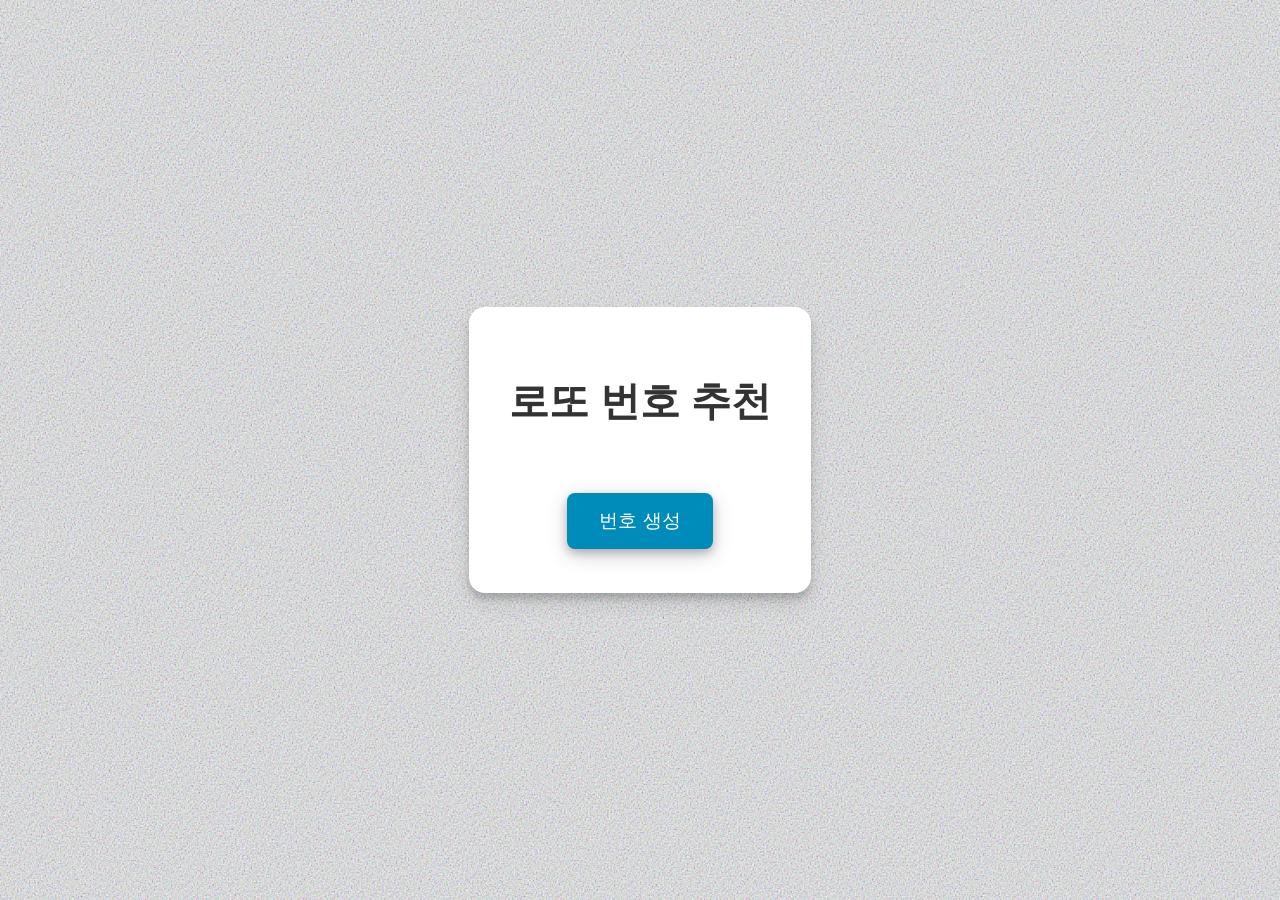
==== index.html @ c4f0def0 "Upload generated project files" ====
<!DOCTYPE html>
<html lang="en">
<head>
    <meta charset="UTF-8">
    <meta name="viewport" content="width=device-width, initial-scale=1.0">
    <title>Lotto Number Generator</title>
    <link rel="stylesheet" href="style.css">
</head>
<body>
    <div class="container">
        <h1>로또 번호 추천</h1>
        <div id="lotto-numbers"></div>
        <button id="generate-btn">번호 생성</button>
    </div>
    <script src="main.js"></script>
</body>
</html>
---- style.css ----
body {
    font-family: 'Arial', sans-serif;
    background-color: #f0f2f5;
    display: flex;
    justify-content: center;
    align-items: center;
    height: 100vh;
    margin: 0;
    background-image: url("data:image/svg+xml,%3Csvg viewBox='0 0 800 800' xmlns='http://www.w3.org/2000/svg'%3E%3Cfilter id='noiseFilter'%3E%3CfeTurbulence type='fractalNoise' baseFrequency='0.65' numOctaves='3' stitchTiles='stitch'/%3E%3C/filter%3E%3Crect width='100%25' height='100%25' filter='url(%23noiseFilter)'/%3E%3C/svg%3E");
}

.container {
    background-color: #ffffff;
    padding: 40px;
    border-radius: 16px;
    box-shadow: 0 10px 20px rgba(0,0,0,0.1), 0 6px 6px rgba(0,0,0,0.15);
    text-align: center;
}

h1 {
    color: #333;
    margin-bottom: 30px;
    font-size: 2.5em;
}

#lotto-numbers {
    display: flex;
    justify-content: center;
    margin-bottom: 30px;
}

.lotto-number {
    width: 60px;
    height: 60px;
    border-radius: 50%;
    background-color: #4CAF50;
    color: white;
    font-size: 1.8em;
    font-weight: bold;
    display: flex;
    justify-content: center;
    align-items: center;
    margin: 0 10px;
    box-shadow: 0 4px 8px rgba(0,0,0,0.2);
}

#generate-btn {
    background-color: #008CBA;
    color: white;
    border: none;
    padding: 15px 32px;
    text-align: center;
    text-decoration: none;
    display: inline-block;
    font-size: 1.2em;
    margin: 4px 2px;
    cursor: pointer;
    border-radius: 8px;
    box-shadow: 0 4px 8px 0 rgba(0,0,0,0.2), 0 6px 20px 0 rgba(0,0,0,0.19);
    transition: all 0.3s ease-in-out;
}

#generate-btn:hover {
    background-color: #007B9A;
    box-shadow: 0 8px 16px 0 rgba(0,0,0,0.2), 0 12px 40px 0 rgba(0,0,0,0.19);
}
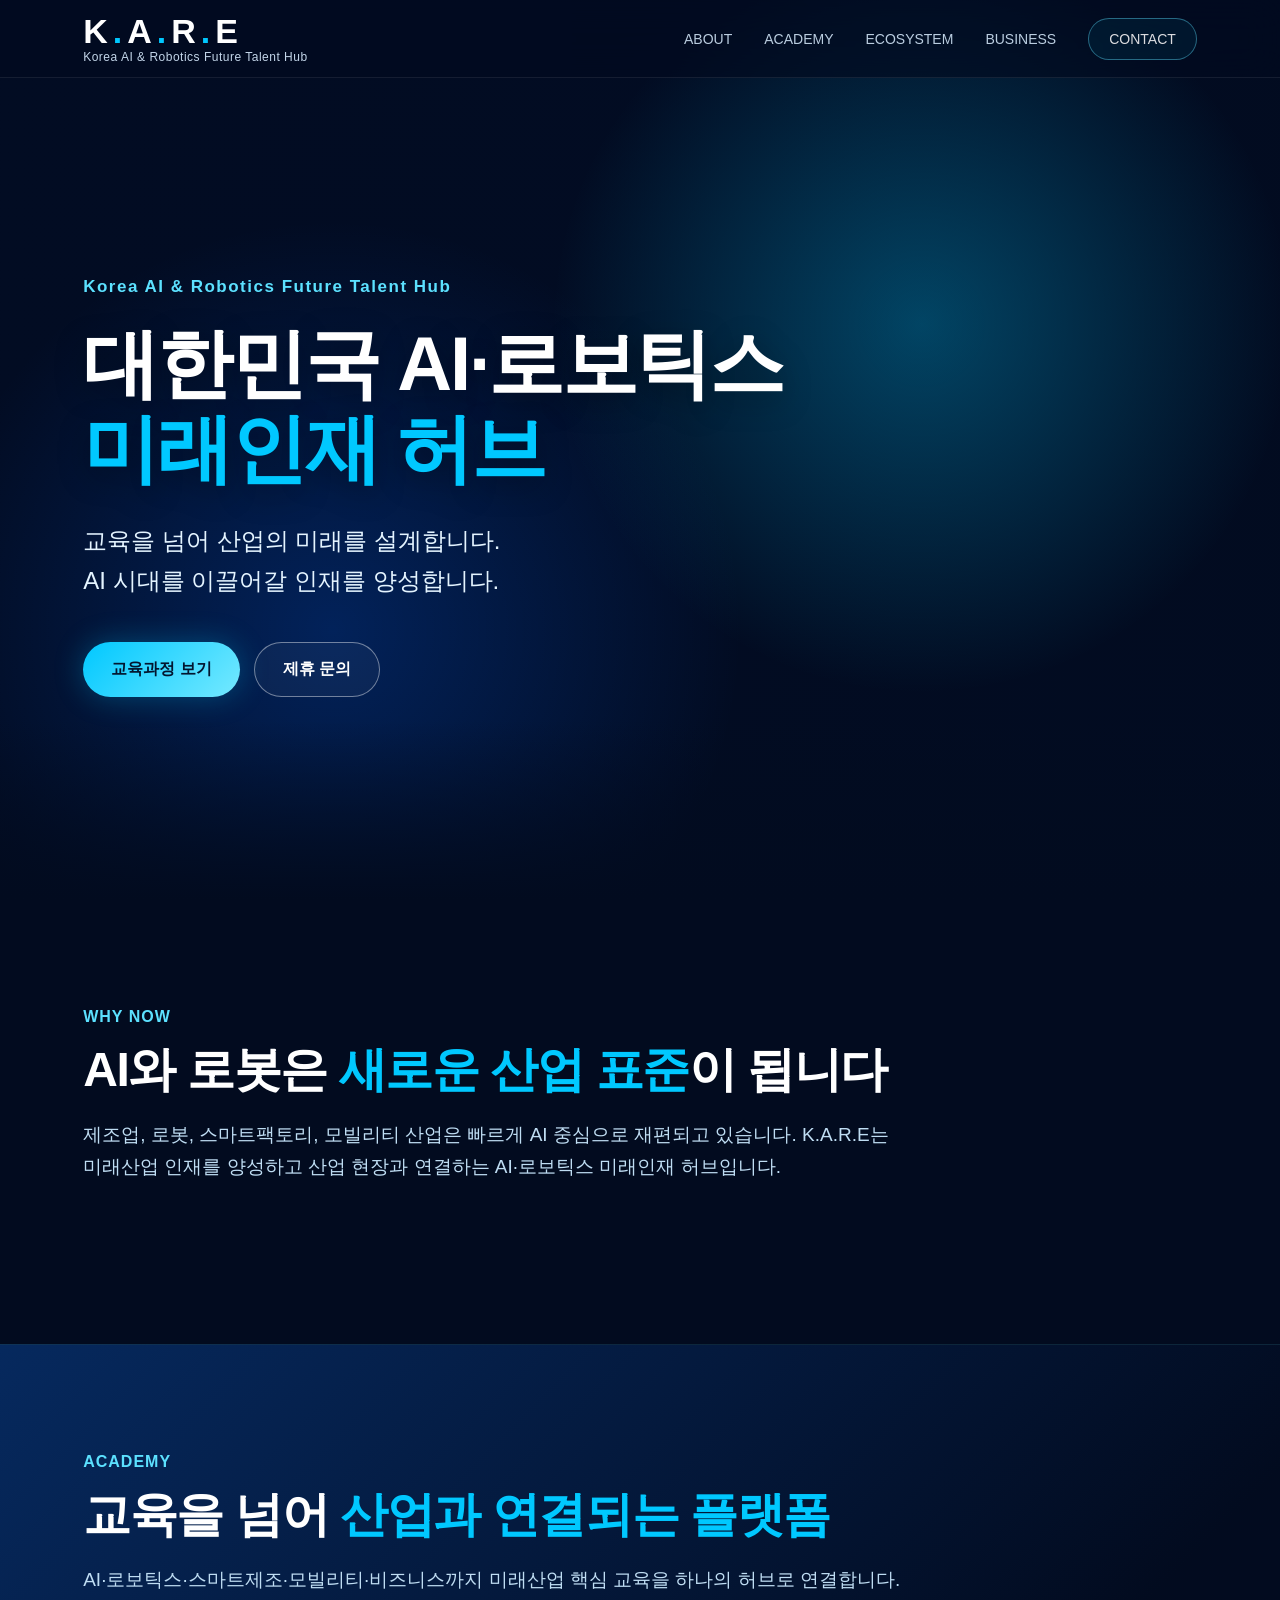
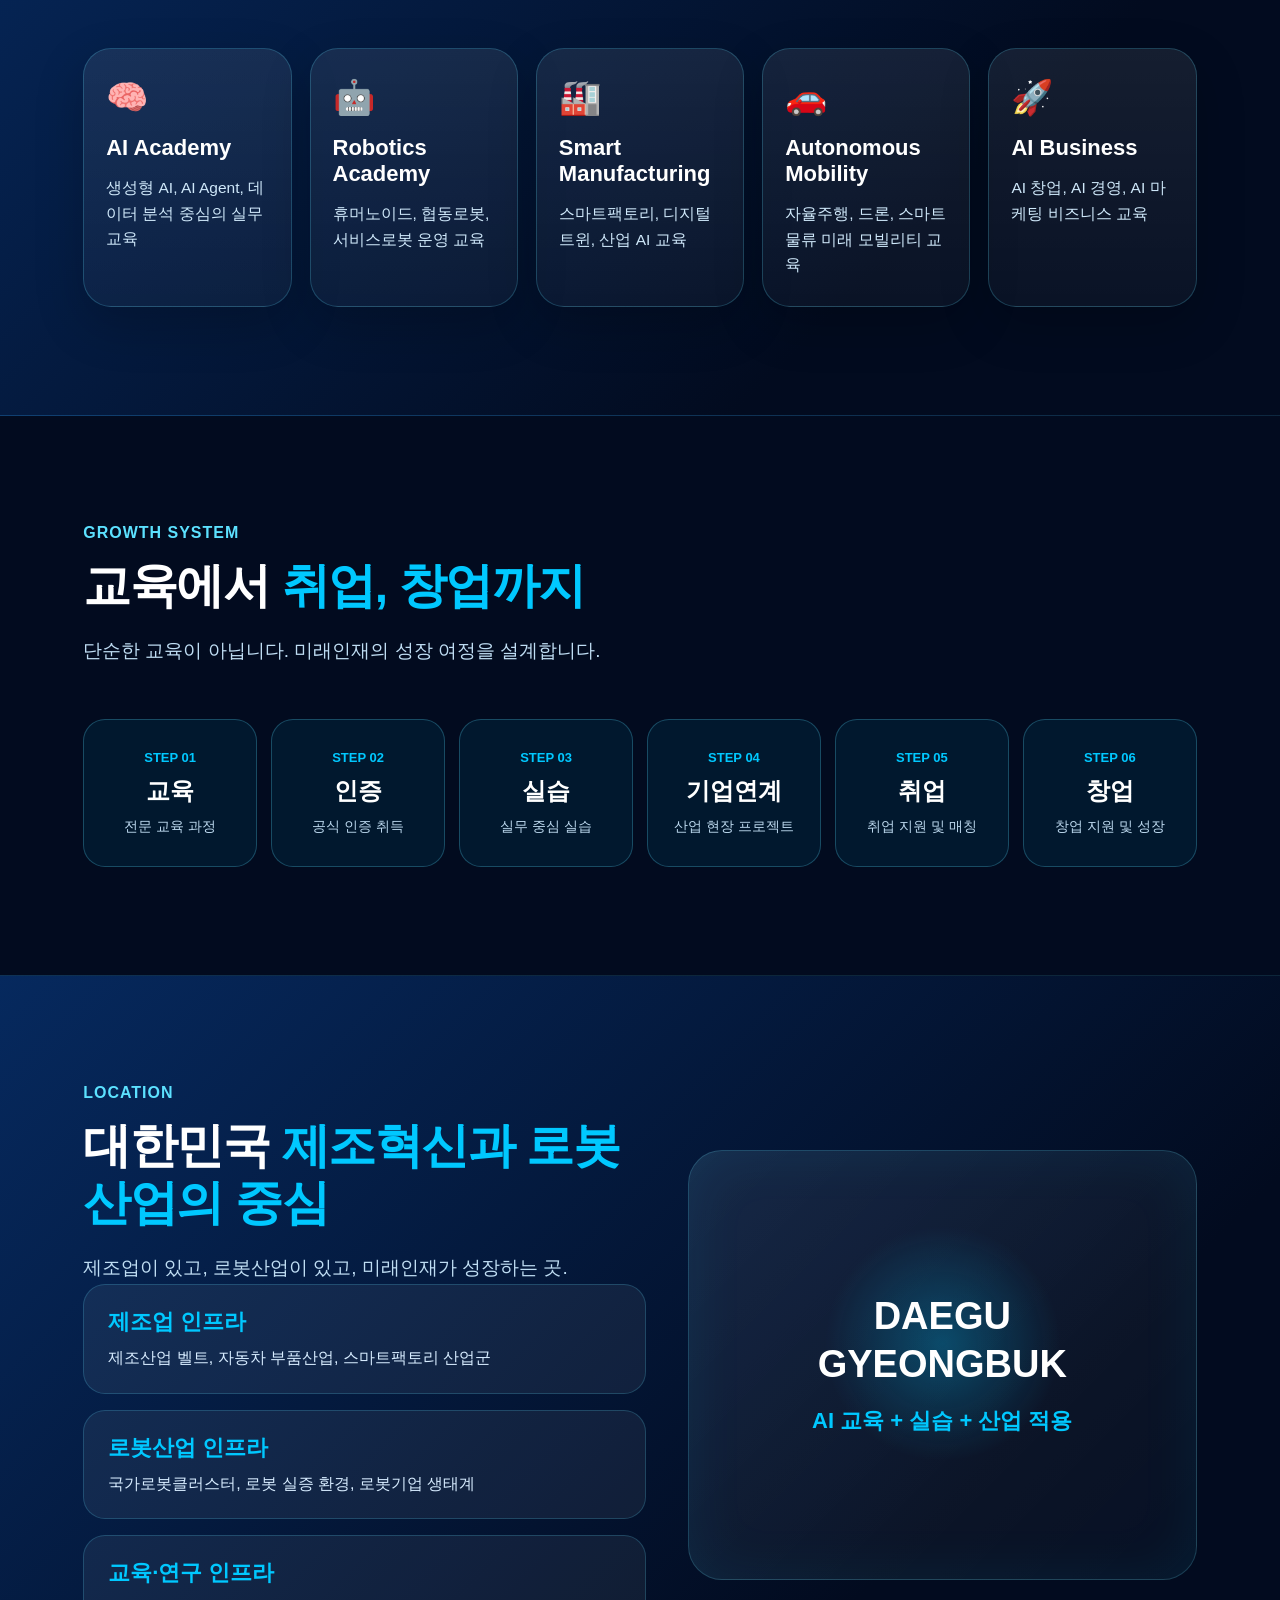
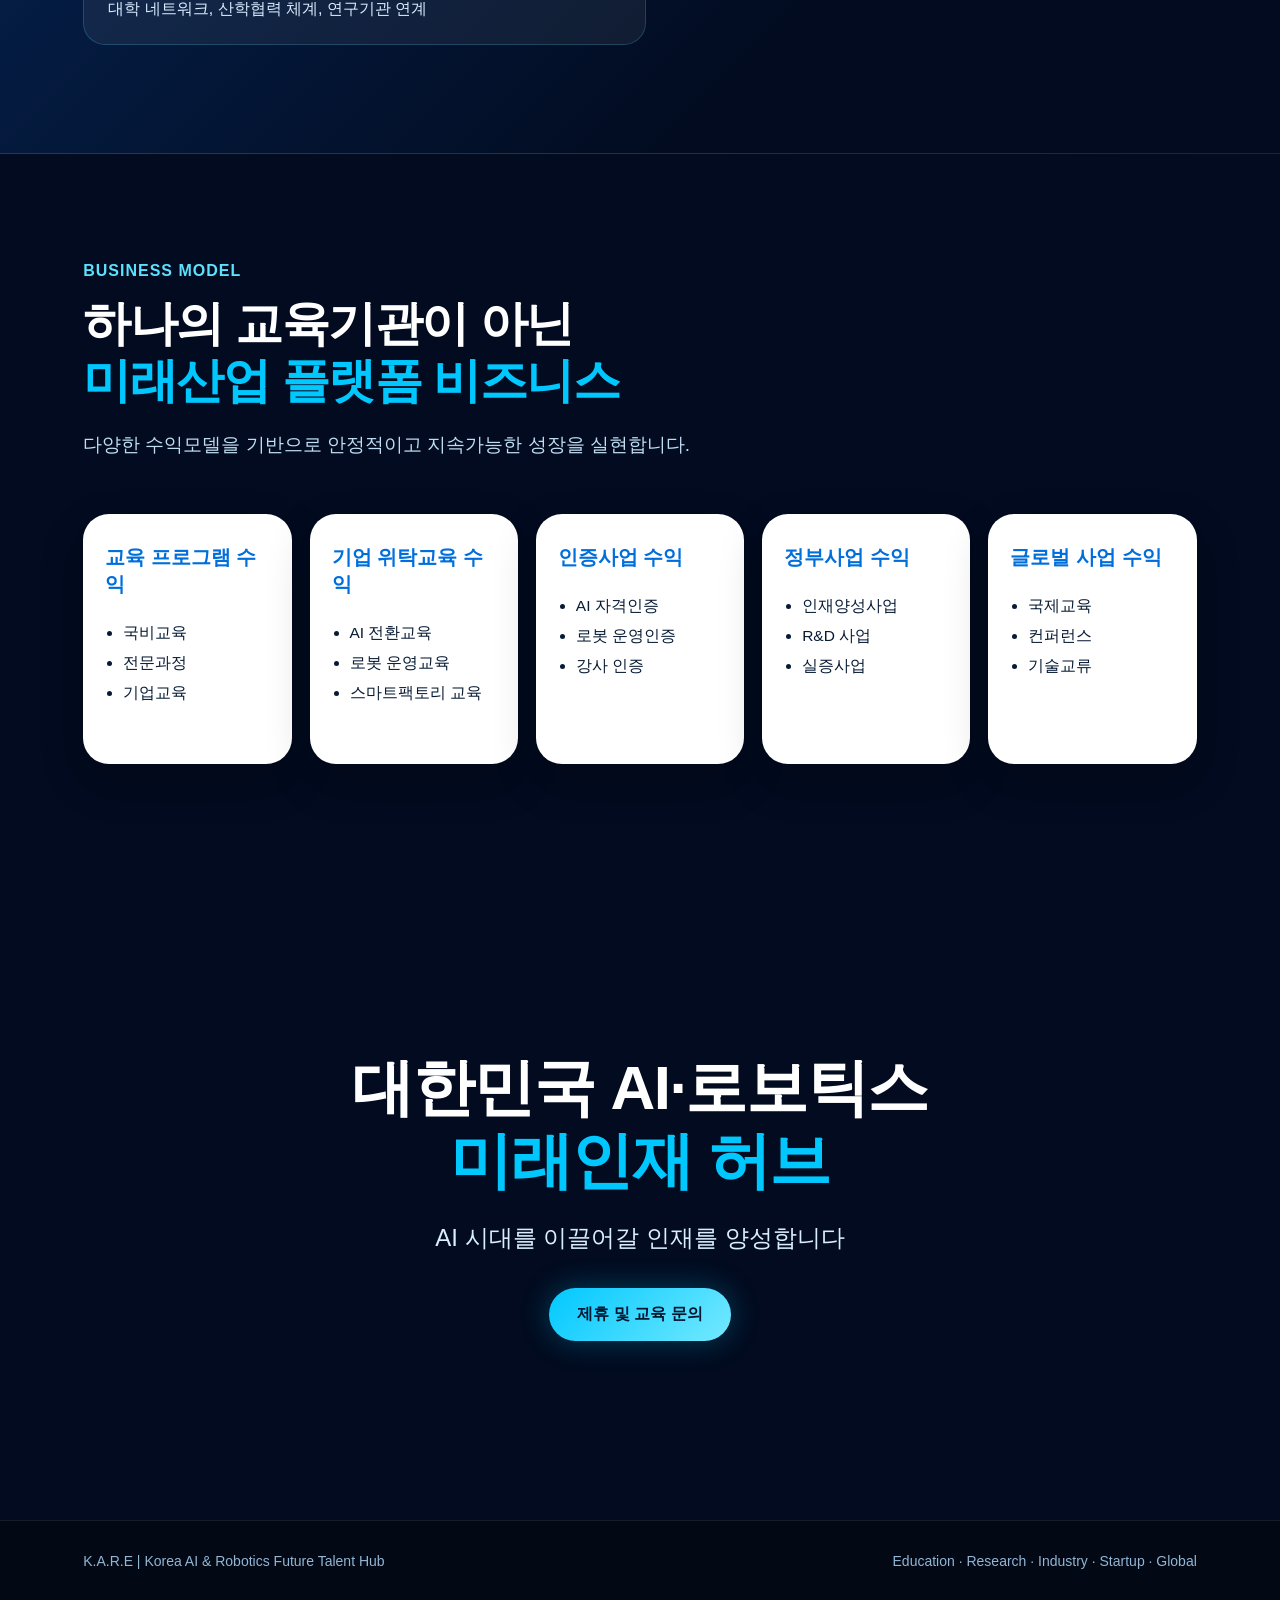
==== commit 1f94b43d: "Update index page" ====
--- a/index.html
+++ b/index.html
@@ -1,17 +1,377 @@
 <!DOCTYPE html>
-<html lang="en">
+<html lang="ko">
 <head>
-    <meta charset="UTF-8">
-    <meta name="viewport" content="width=device-width, initial-scale=1.0">
-    <title>Lotto Number Generator</title>
-    <link rel="stylesheet" href="style.css">
+  <meta charset="UTF-8" />
+  <meta name="viewport" content="width=device-width, initial-scale=1.0" />
+  <title>K.A.R.E | 대한민국 AI·로보틱스 미래인재 허브</title>
+  <meta name="description" content="K.A.R.E는 대한민국 AI·로보틱스 미래인재 허브입니다. 교육을 넘어 산업의 미래를 설계합니다." />
+  <style>
+    :root{
+      --navy:#031B4E;
+      --deep:#020B1F;
+      --blue:#00C8FF;
+      --sky:#5CE1FF;
+      --text:#ffffff;
+      --muted:#BFDDF3;
+      --card:rgba(255,255,255,.07);
+      --line:rgba(92,225,255,.22);
+    }
+
+    *{margin:0;padding:0;box-sizing:border-box;}
+    html{scroll-behavior:smooth;}
+    body{
+      font-family:"Pretendard","Noto Sans KR","Apple SD Gothic Neo",Arial,sans-serif;
+      background:var(--deep);
+      color:var(--text);
+      overflow-x:hidden;
+    }
+
+    a{text-decoration:none;color:inherit;}
+
+    .nav{
+      position:fixed;
+      top:0;left:0;right:0;
+      height:78px;
+      padding:0 6.5%;
+      display:flex;
+      align-items:center;
+      justify-content:space-between;
+      z-index:1000;
+      background:rgba(2,11,31,.62);
+      backdrop-filter:blur(18px);
+      border-bottom:1px solid rgba(255,255,255,.08);
+    }
+    .brand{
+      display:flex;
+      flex-direction:column;
+      gap:2px;
+      letter-spacing:.5px;
+    }
+    .brand strong{
+      font-size:34px;
+      font-weight:900;
+      letter-spacing:5px;
+      line-height:1;
+    }
+    .brand strong span{color:var(--blue);}
+    .brand small{font-size:12px;color:#d8ecff;opacity:.9;}
+    .menu{display:flex;gap:32px;align-items:center;}
+    .menu a{font-size:14px;color:#d9edff;opacity:.86;transition:.25s;}
+    .menu a:hover{color:var(--blue);opacity:1;}
+    .menu .cta{
+      padding:12px 20px;
+      border:1px solid rgba(92,225,255,.48);
+      border-radius:999px;
+      color:#fff;
+      background:rgba(0,200,255,.08);
+    }
+
+    .hero{
+      min-height:100vh;
+      padding:150px 6.5% 76px;
+      position:relative;
+      display:flex;
+      align-items:center;
+      background:
+        linear-gradient(90deg, rgba(2,12,35,.98) 0%, rgba(2,12,35,.9) 42%, rgba(2,12,35,.35) 100%),
+        url("assets/kare-hero.png");
+      background-size:cover;
+      background-position:center center;
+      overflow:hidden;
+    }
+    .hero:before{
+      content:"";
+      position:absolute;inset:0;
+      background:
+        radial-gradient(circle at 72% 36%, rgba(0,200,255,.30), transparent 34%),
+        radial-gradient(circle at 26% 70%, rgba(0,100,255,.25), transparent 36%);
+      pointer-events:none;
+    }
+    .hero:after{
+      content:"";
+      position:absolute;left:0;right:0;bottom:0;height:180px;
+      background:linear-gradient(transparent, var(--deep));
+      pointer-events:none;
+    }
+    .hero-content{position:relative;z-index:2;max-width:850px;}
+    .eyebrow{
+      color:var(--sky);
+      font-weight:800;
+      font-size:17px;
+      letter-spacing:1.5px;
+      margin-bottom:24px;
+    }
+    .hero h1{
+      font-size:76px;
+      line-height:1.12;
+      font-weight:900;
+      letter-spacing:-2.2px;
+      margin-bottom:30px;
+      text-shadow:0 8px 30px rgba(0,0,0,.35);
+    }
+    .hero h1 span{
+      color:var(--blue);
+      display:inline-block;
+    }
+    .hero p{
+      font-size:24px;
+      line-height:1.65;
+      color:#e4f4ff;
+      margin-bottom:42px;
+      max-width:760px;
+    }
+    .hero-buttons{display:flex;gap:14px;flex-wrap:wrap;}
+    .btn{
+      padding:16px 28px;
+      border-radius:999px;
+      font-weight:800;
+      transition:.25s;
+      display:inline-flex;align-items:center;gap:10px;
+      font-size:16px;
+    }
+    .btn.primary{background:linear-gradient(135deg,var(--blue),#75e9ff);color:#03162f;box-shadow:0 0 30px rgba(0,200,255,.28);}
+    .btn.ghost{border:1px solid rgba(255,255,255,.42);color:white;background:rgba(255,255,255,.04);}
+    .btn:hover{transform:translateY(-3px);}
+
+    section{padding:108px 6.5%;position:relative;}
+    .section-head{max-width:820px;margin-bottom:52px;}
+    .kicker{color:var(--sky);font-weight:900;letter-spacing:1px;margin-bottom:16px;}
+    h2{font-size:48px;line-height:1.18;letter-spacing:-1.4px;margin-bottom:20px;}
+    h2 span{color:var(--blue);}
+    .desc{font-size:19px;line-height:1.72;color:var(--muted);}
+    .blue-section{
+      background:linear-gradient(135deg,#06295e 0%,#020b1f 72%);
+      border-top:1px solid rgba(92,225,255,.12);
+      border-bottom:1px solid rgba(92,225,255,.12);
+    }
+
+    .academy-grid{display:grid;grid-template-columns:repeat(5,1fr);gap:18px;}
+    .academy-card{
+      min-height:245px;
+      border:1px solid var(--line);
+      border-radius:28px;
+      padding:28px 22px;
+      background:linear-gradient(180deg,rgba(255,255,255,.08),rgba(255,255,255,.035));
+      box-shadow:0 18px 50px rgba(0,0,0,.2);
+    }
+    .icon{font-size:34px;margin-bottom:18px;}
+    .academy-card h3{font-size:22px;color:#fff;margin-bottom:14px;}
+    .academy-card p{font-size:15.5px;line-height:1.65;color:#cfe8fa;}
+
+    .process-wrap{display:grid;grid-template-columns:repeat(6,1fr);gap:14px;}
+    .step{
+      position:relative;
+      text-align:center;
+      padding:30px 14px;
+      border-radius:22px;
+      background:rgba(0,200,255,.07);
+      border:1px solid rgba(92,225,255,.25);
+    }
+    .step b{display:block;color:var(--blue);font-size:13px;margin-bottom:10px;}
+    .step strong{display:block;font-size:24px;margin-bottom:10px;}
+    .step span{font-size:14px;color:#bcd8ee;}
+
+    .location{
+      display:grid;
+      grid-template-columns:1.05fr .95fr;
+      gap:42px;
+      align-items:center;
+    }
+    .location-list{display:grid;gap:16px;}
+    .pill{
+      padding:22px 24px;
+      background:rgba(255,255,255,.06);
+      border:1px solid rgba(92,225,255,.20);
+      border-radius:22px;
+    }
+    .pill h3{font-size:22px;color:var(--blue);margin-bottom:8px;}
+    .pill p{color:#d7ecff;line-height:1.6;}
+    .map-card{
+      min-height:430px;
+      border-radius:34px;
+      background:
+        radial-gradient(circle at 50% 45%,rgba(0,200,255,.28),transparent 34%),
+        linear-gradient(135deg,rgba(255,255,255,.08),rgba(255,255,255,.025));
+      border:1px solid var(--line);
+      display:flex;
+      align-items:center;
+      justify-content:center;
+      text-align:center;
+      box-shadow:inset 0 0 60px rgba(0,200,255,.08);
+    }
+    .map-card strong{font-size:38px;color:#fff;line-height:1.25;}
+    .map-card span{display:block;color:var(--blue);font-size:22px;margin-top:18px;font-weight:900;}
+
+    .revenue-grid{display:grid;grid-template-columns:repeat(5,1fr);gap:18px;}
+    .revenue-card{
+      background:#fff;
+      color:#081b35;
+      border-radius:26px;
+      padding:30px 22px;
+      min-height:250px;
+      box-shadow:0 18px 45px rgba(0,0,0,.2);
+    }
+    .revenue-card h3{font-size:20px;color:#006edb;margin-bottom:20px;}
+    .revenue-card ul{padding-left:18px;line-height:1.95;font-size:15.5px;}
+
+    .contact{
+      min-height:72vh;
+      display:flex;align-items:center;justify-content:center;text-align:center;
+      background:
+        linear-gradient(rgba(2,11,31,.72),rgba(2,11,31,.94)),
+        url("assets/kare-hero.png");
+      background-size:cover;background-position:center;
+    }
+    .contact h2{font-size:62px;margin-bottom:24px;}
+    .contact p{font-size:24px;color:#d9efff;margin-bottom:34px;}
+
+    footer{
+      padding:32px 6.5%;
+      display:flex;justify-content:space-between;gap:20px;flex-wrap:wrap;
+      background:#020814;color:#91b6d6;font-size:14px;
+      border-top:1px solid rgba(255,255,255,.08);
+    }
+
+    @media(max-width:1100px){
+      .hero h1{font-size:56px;}
+      .academy-grid,.revenue-grid{grid-template-columns:repeat(2,1fr);}
+      .process-wrap{grid-template-columns:repeat(3,1fr);}
+      .location{grid-template-columns:1fr;}
+    }
+    @media(max-width:760px){
+      .nav{height:68px;padding:0 5%;}
+      .brand strong{font-size:26px;}
+      .brand small{display:none;}
+      .menu{display:none;}
+      .hero{padding:125px 5% 70px;background-position:68% center;}
+      .hero h1{font-size:42px;letter-spacing:-1px;}
+      .hero p{font-size:18px;}
+      section{padding:76px 5%;}
+      h2{font-size:34px;}
+      .academy-grid,.revenue-grid,.process-wrap{grid-template-columns:1fr;}
+      .contact h2{font-size:40px;}
+      .contact p{font-size:18px;}
+    }
+  </style>
 </head>
 <body>
-    <div class="container">
-        <h1>로또 번호 추천</h1>
-        <div id="lotto-numbers"></div>
-        <button id="generate-btn">번호 생성</button>
-    </div>
-    <script src="main.js"></script>
+  <header class="nav">
+    <a class="brand" href="#home" aria-label="K.A.R.E Home">
+      <strong>K<span>.</span>A<span>.</span>R<span>.</span>E</strong>
+      <small>Korea AI & Robotics Future Talent Hub</small>
+    </a>
+    <nav class="menu" aria-label="Main navigation">
+      <a href="#about">ABOUT</a>
+      <a href="#academy">ACADEMY</a>
+      <a href="#ecosystem">ECOSYSTEM</a>
+      <a href="#business">BUSINESS</a>
+      <a href="#contact" class="cta">CONTACT</a>
+    </nav>
+  </header>
+
+  <main>
+    <section class="hero" id="home">
+      <div class="hero-content">
+        <div class="eyebrow">Korea AI & Robotics Future Talent Hub</div>
+        <h1>대한민국 AI·로보틱스<br><span>미래인재 허브</span></h1>
+        <p>
+          교육을 넘어 산업의 미래를 설계합니다.<br>
+          AI 시대를 이끌어갈 인재를 양성합니다.
+        </p>
+        <div class="hero-buttons">
+          <a href="#academy" class="btn primary">교육과정 보기</a>
+          <a href="#contact" class="btn ghost">제휴 문의</a>
+        </div>
+      </div>
+    </section>
+
+    <section id="about">
+      <div class="section-head">
+        <div class="kicker">WHY NOW</div>
+        <h2>AI와 로봇은 <span>새로운 산업 표준</span>이 됩니다</h2>
+        <p class="desc">
+          제조업, 로봇, 스마트팩토리, 모빌리티 산업은 빠르게 AI 중심으로 재편되고 있습니다.
+          K.A.R.E는 미래산업 인재를 양성하고 산업 현장과 연결하는 AI·로보틱스 미래인재 허브입니다.
+        </p>
+      </div>
+    </section>
+
+    <section class="blue-section" id="academy">
+      <div class="section-head">
+        <div class="kicker">ACADEMY</div>
+        <h2>교육을 넘어 <span>산업과 연결되는 플랫폼</span></h2>
+        <p class="desc">AI·로보틱스·스마트제조·모빌리티·비즈니스까지 미래산업 핵심 교육을 하나의 허브로 연결합니다.</p>
+      </div>
+      <div class="academy-grid">
+        <article class="academy-card"><div class="icon">🧠</div><h3>AI Academy</h3><p>생성형 AI, AI Agent, 데이터 분석 중심의 실무 교육</p></article>
+        <article class="academy-card"><div class="icon">🤖</div><h3>Robotics Academy</h3><p>휴머노이드, 협동로봇, 서비스로봇 운영 교육</p></article>
+        <article class="academy-card"><div class="icon">🏭</div><h3>Smart Manufacturing</h3><p>스마트팩토리, 디지털트윈, 산업 AI 교육</p></article>
+        <article class="academy-card"><div class="icon">🚗</div><h3>Autonomous Mobility</h3><p>자율주행, 드론, 스마트 물류 미래 모빌리티 교육</p></article>
+        <article class="academy-card"><div class="icon">🚀</div><h3>AI Business</h3><p>AI 창업, AI 경영, AI 마케팅 비즈니스 교육</p></article>
+      </div>
+    </section>
+
+    <section id="ecosystem">
+      <div class="section-head">
+        <div class="kicker">GROWTH SYSTEM</div>
+        <h2>교육에서 <span>취업, 창업까지</span></h2>
+        <p class="desc">단순한 교육이 아닙니다. 미래인재의 성장 여정을 설계합니다.</p>
+      </div>
+      <div class="process-wrap">
+        <div class="step"><b>STEP 01</b><strong>교육</strong><span>전문 교육 과정</span></div>
+        <div class="step"><b>STEP 02</b><strong>인증</strong><span>공식 인증 취득</span></div>
+        <div class="step"><b>STEP 03</b><strong>실습</strong><span>실무 중심 실습</span></div>
+        <div class="step"><b>STEP 04</b><strong>기업연계</strong><span>산업 현장 프로젝트</span></div>
+        <div class="step"><b>STEP 05</b><strong>취업</strong><span>취업 지원 및 매칭</span></div>
+        <div class="step"><b>STEP 06</b><strong>창업</strong><span>창업 지원 및 성장</span></div>
+      </div>
+    </section>
+
+    <section class="blue-section">
+      <div class="location">
+        <div>
+          <div class="kicker">LOCATION</div>
+          <h2>대한민국 <span>제조혁신과 로봇산업의 중심</span></h2>
+          <p class="desc">제조업이 있고, 로봇산업이 있고, 미래인재가 성장하는 곳.</p>
+          <div class="location-list">
+            <div class="pill"><h3>제조업 인프라</h3><p>제조산업 벨트, 자동차 부품산업, 스마트팩토리 산업군</p></div>
+            <div class="pill"><h3>로봇산업 인프라</h3><p>국가로봇클러스터, 로봇 실증 환경, 로봇기업 생태계</p></div>
+            <div class="pill"><h3>교육·연구 인프라</h3><p>대학 네트워크, 산학협력 체계, 연구기관 연계</p></div>
+          </div>
+        </div>
+        <div class="map-card">
+          <div><strong>DAEGU<br>GYEONGBUK</strong><span>AI 교육 + 실습 + 산업 적용</span></div>
+        </div>
+      </div>
+    </section>
+
+    <section id="business">
+      <div class="section-head">
+        <div class="kicker">BUSINESS MODEL</div>
+        <h2>하나의 교육기관이 아닌<br><span>미래산업 플랫폼 비즈니스</span></h2>
+        <p class="desc">다양한 수익모델을 기반으로 안정적이고 지속가능한 성장을 실현합니다.</p>
+      </div>
+      <div class="revenue-grid">
+        <div class="revenue-card"><h3>교육 프로그램 수익</h3><ul><li>국비교육</li><li>전문과정</li><li>기업교육</li></ul></div>
+        <div class="revenue-card"><h3>기업 위탁교육 수익</h3><ul><li>AI 전환교육</li><li>로봇 운영교육</li><li>스마트팩토리 교육</li></ul></div>
+        <div class="revenue-card"><h3>인증사업 수익</h3><ul><li>AI 자격인증</li><li>로봇 운영인증</li><li>강사 인증</li></ul></div>
+        <div class="revenue-card"><h3>정부사업 수익</h3><ul><li>인재양성사업</li><li>R&D 사업</li><li>실증사업</li></ul></div>
+        <div class="revenue-card"><h3>글로벌 사업 수익</h3><ul><li>국제교육</li><li>컨퍼런스</li><li>기술교류</li></ul></div>
+      </div>
+    </section>
+
+    <section class="contact" id="contact">
+      <div>
+        <h2>대한민국 AI·로보틱스<br><span>미래인재 허브</span></h2>
+        <p>AI 시대를 이끌어갈 인재를 양성합니다</p>
+        <a href="mailto:contact@karehub.kr" class="btn primary">제휴 및 교육 문의</a>
+      </div>
+    </section>
+  </main>
+
+  <footer>
+    <div>K.A.R.E | Korea AI & Robotics Future Talent Hub</div>
+    <div>Education · Research · Industry · Startup · Global</div>
+  </footer>
 </body>
 </html>
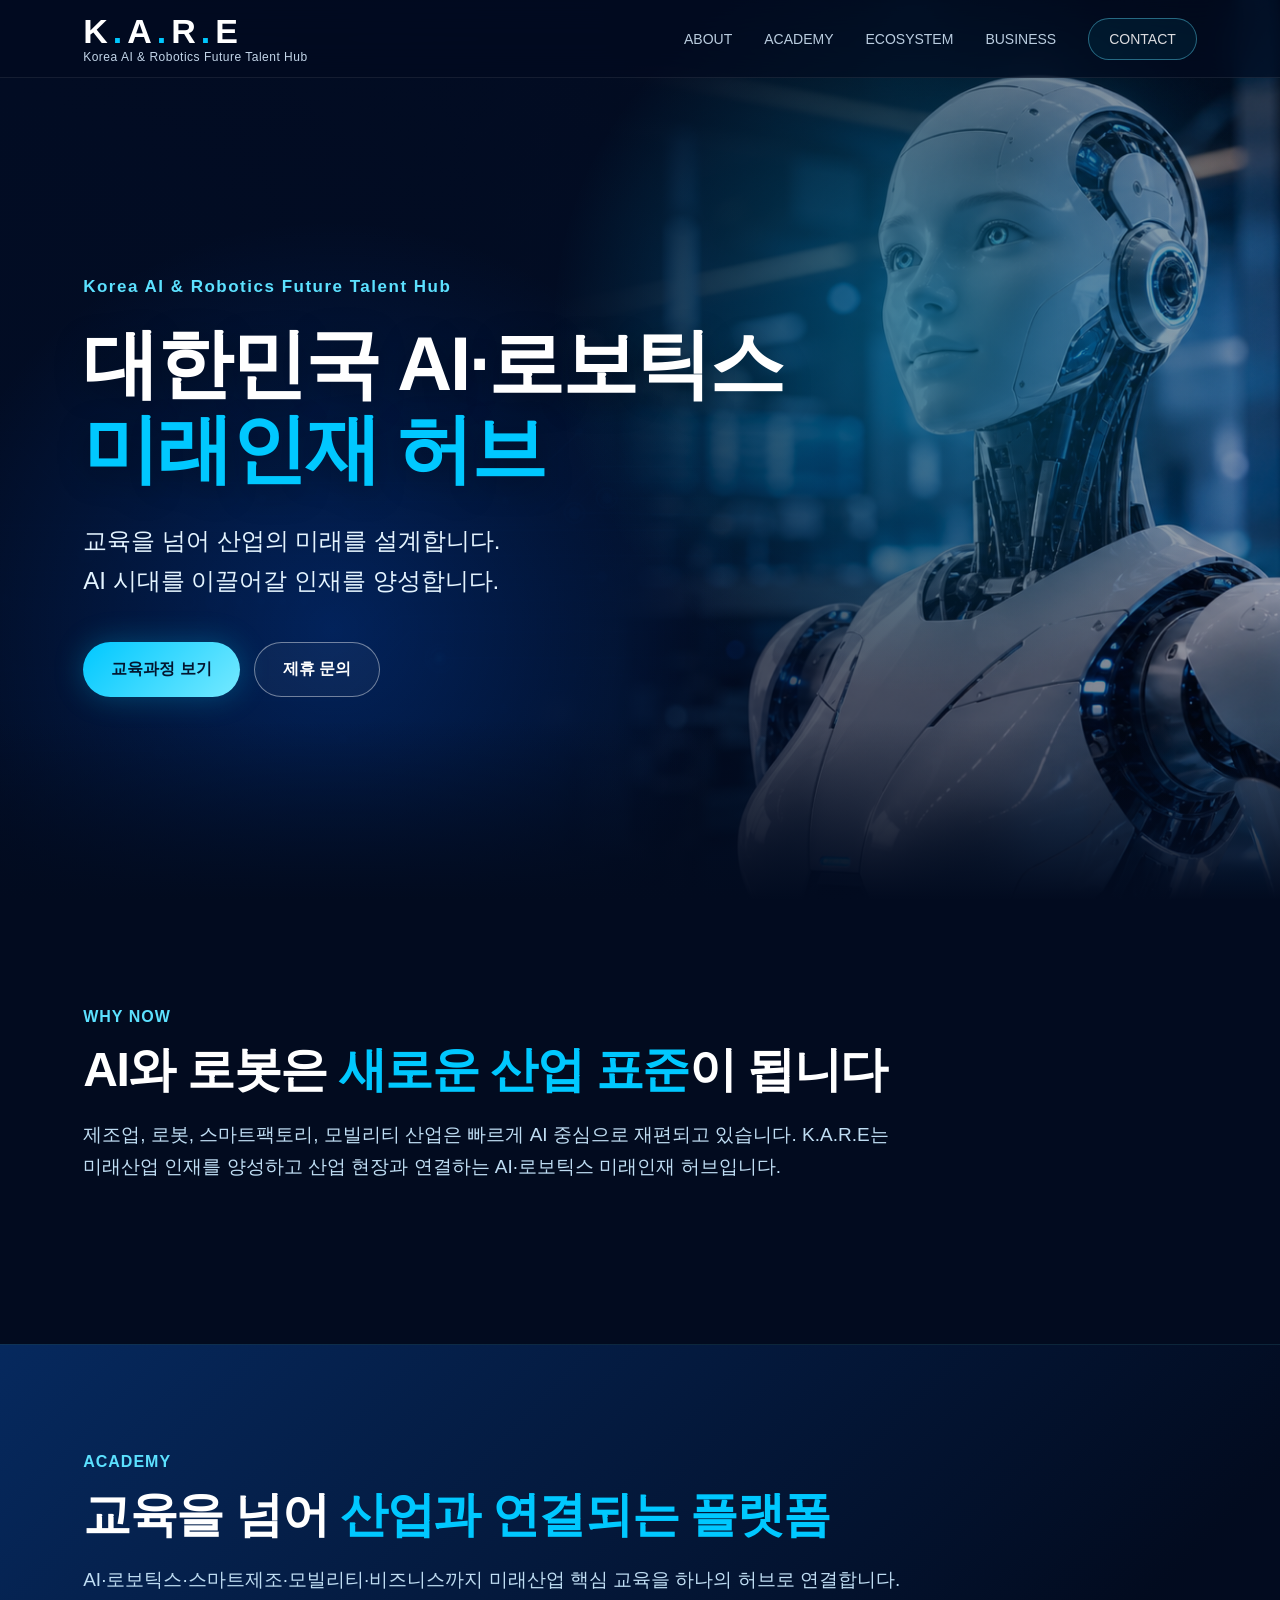
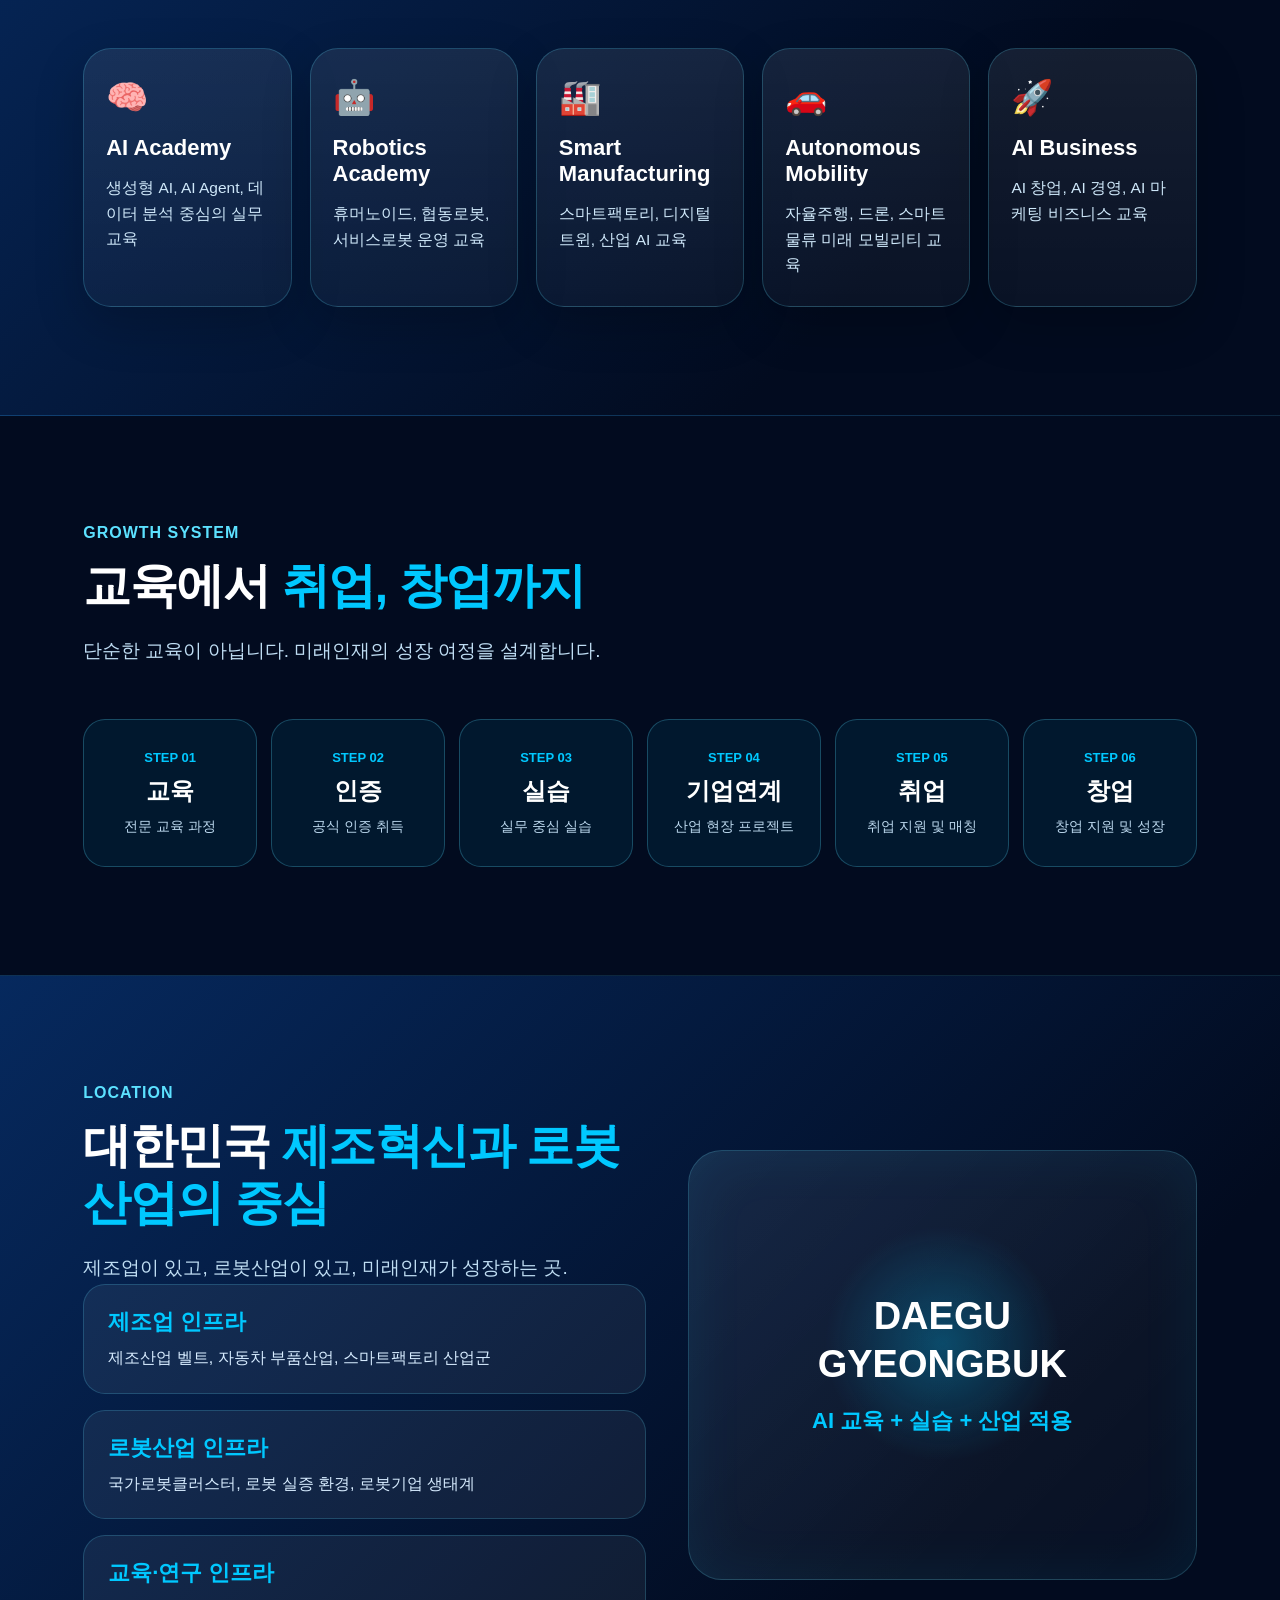
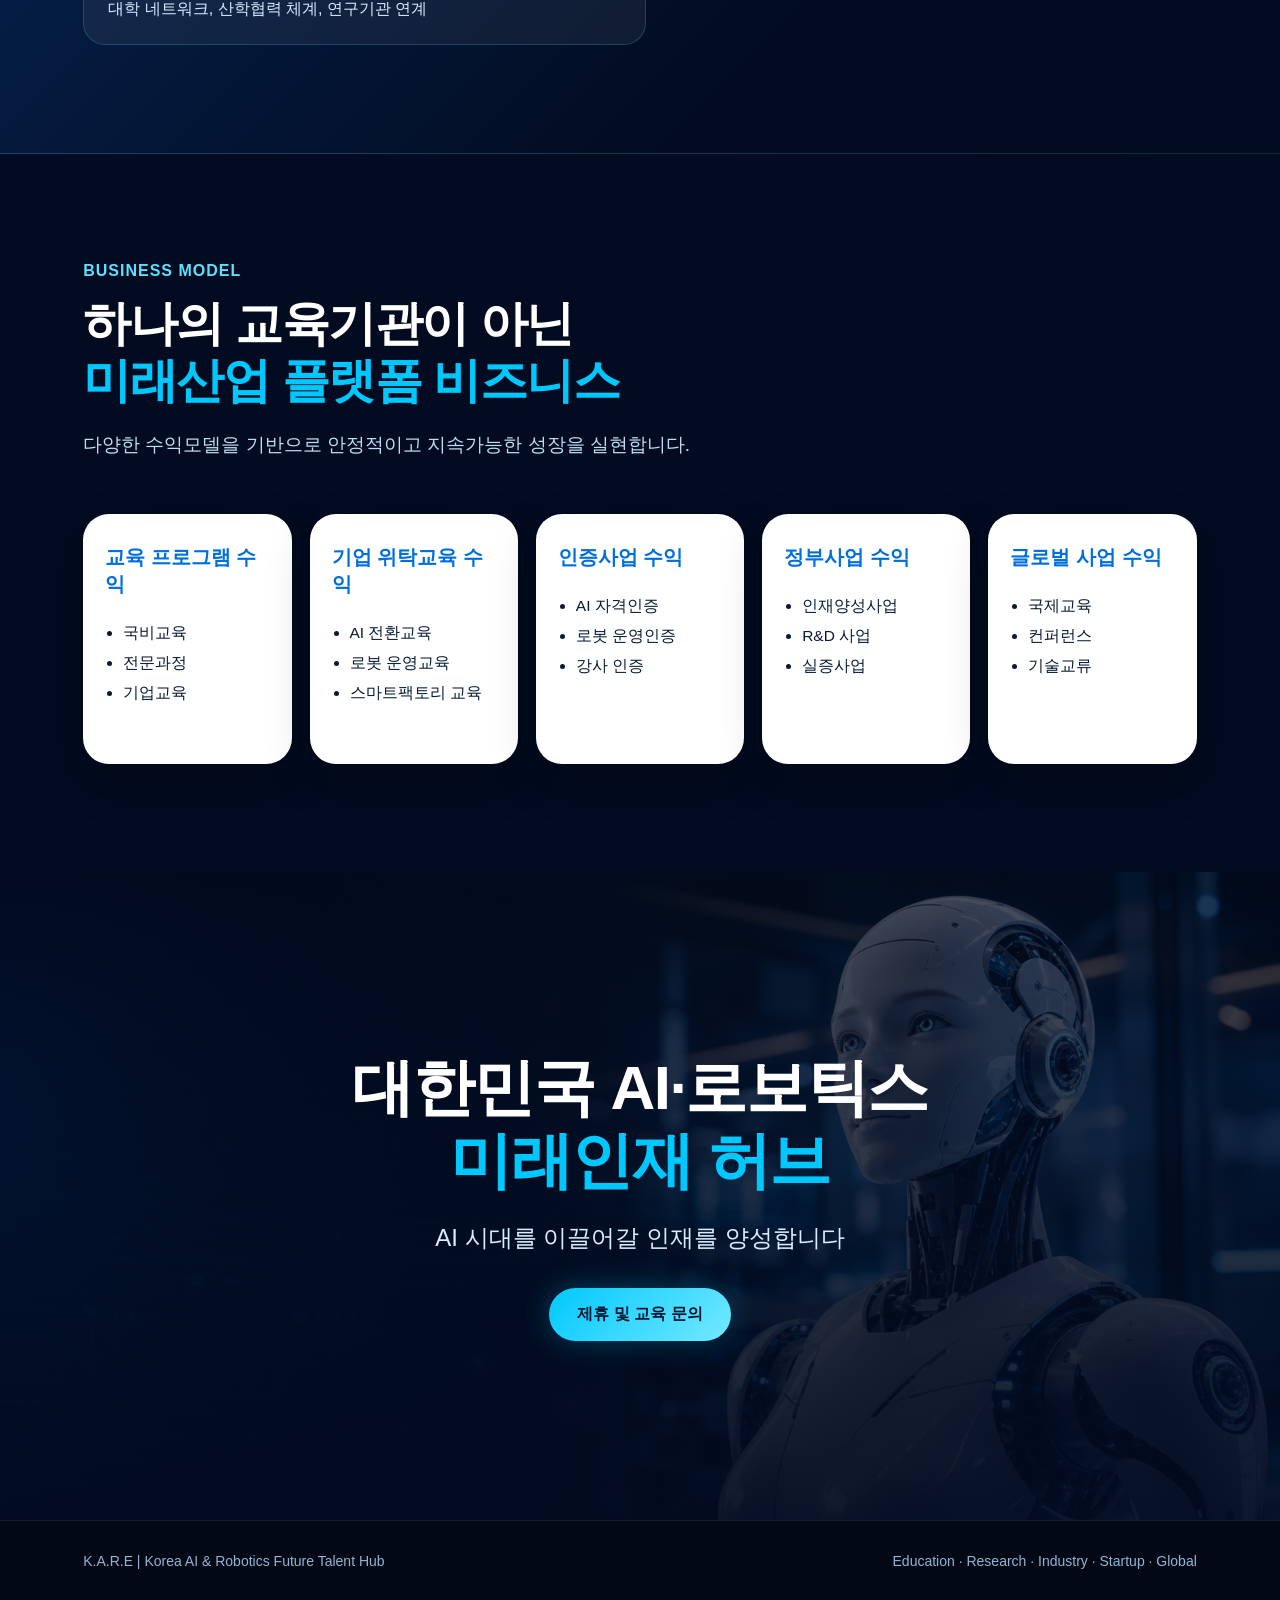
==== commit 19230a44: "Update hero background with AI robot image" ====
--- a/index.html
+++ b/index.html
@@ -74,7 +74,7 @@
       align-items:center;
       background:
         linear-gradient(90deg, rgba(2,12,35,.98) 0%, rgba(2,12,35,.9) 42%, rgba(2,12,35,.35) 100%),
-        url("assets/kare-hero.png");
+        url("assets/ai-robot-hero.png");
       background-size:cover;
       background-position:center center;
       overflow:hidden;
@@ -219,7 +219,7 @@
       display:flex;align-items:center;justify-content:center;text-align:center;
       background:
         linear-gradient(rgba(2,11,31,.72),rgba(2,11,31,.94)),
-        url("assets/kare-hero.png");
+        url("assets/ai-robot-hero.png");
       background-size:cover;background-position:center;
     }
     .contact h2{font-size:62px;margin-bottom:24px;}
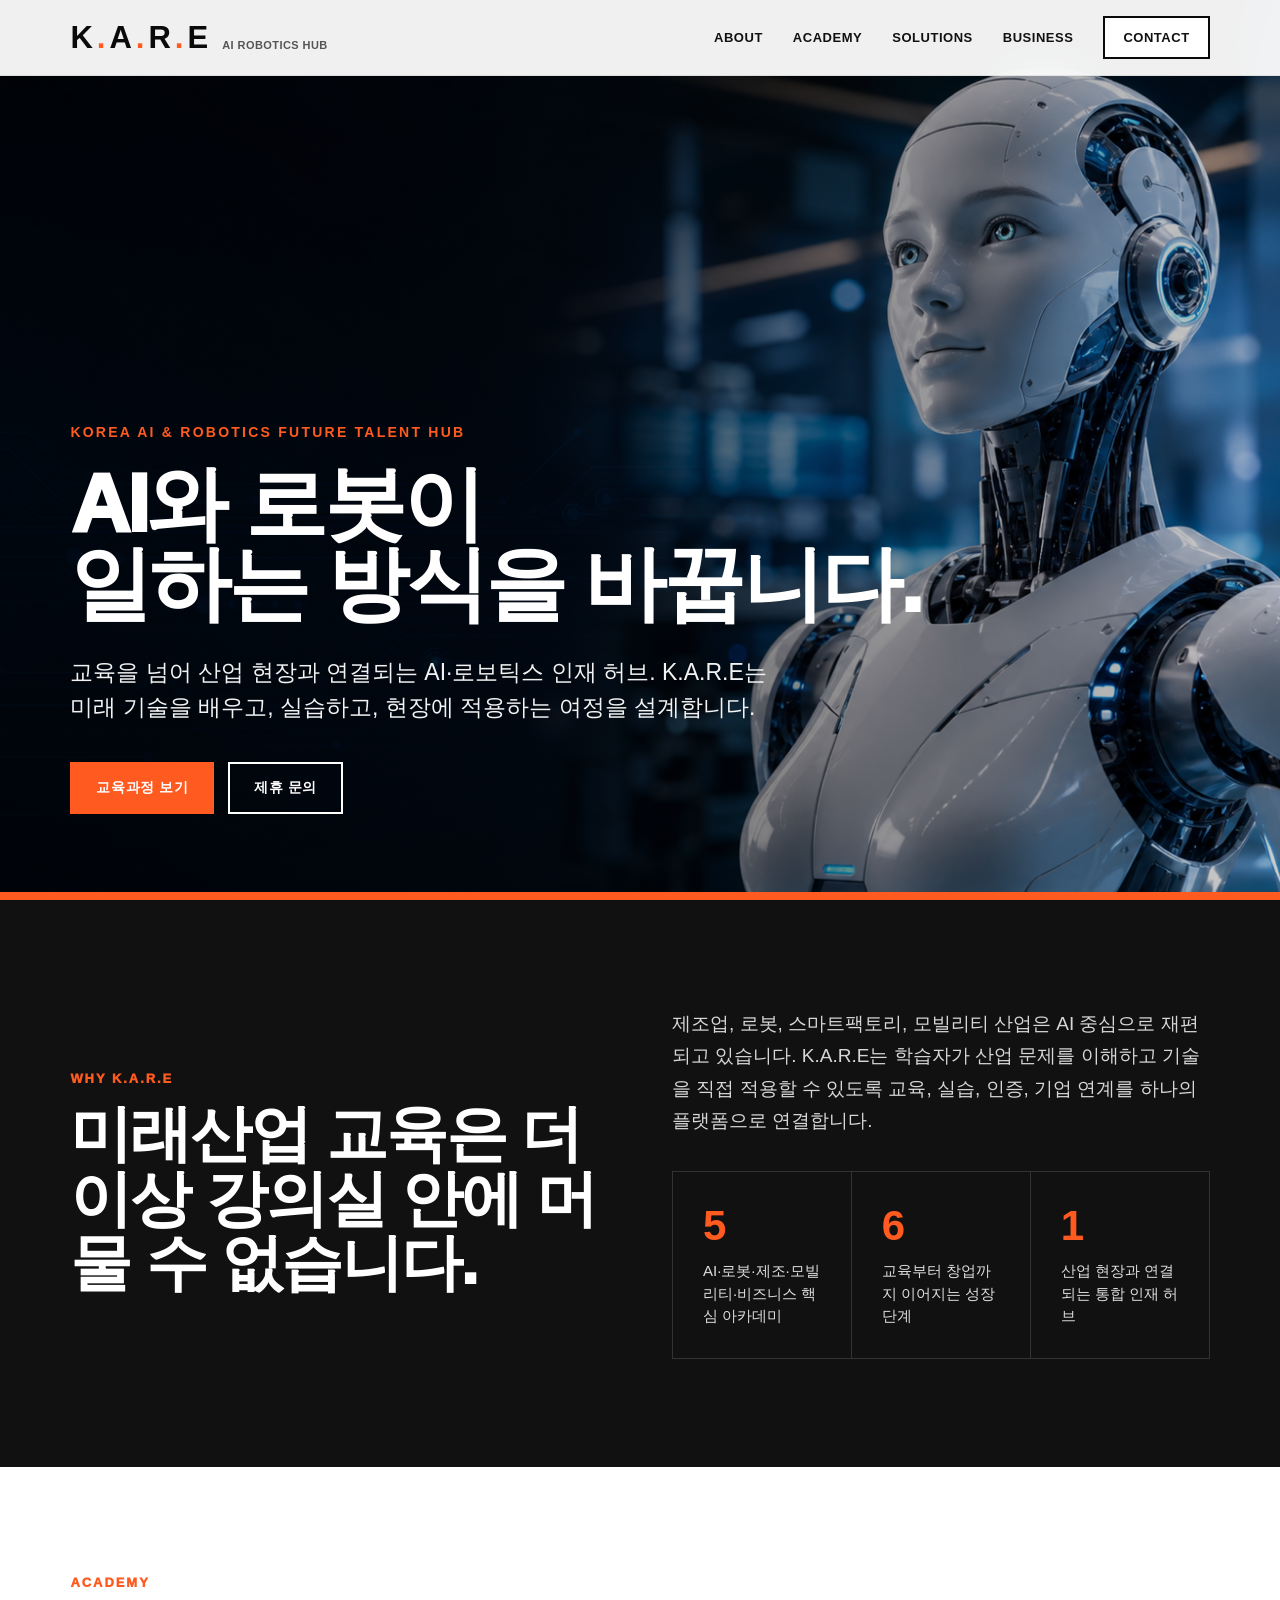
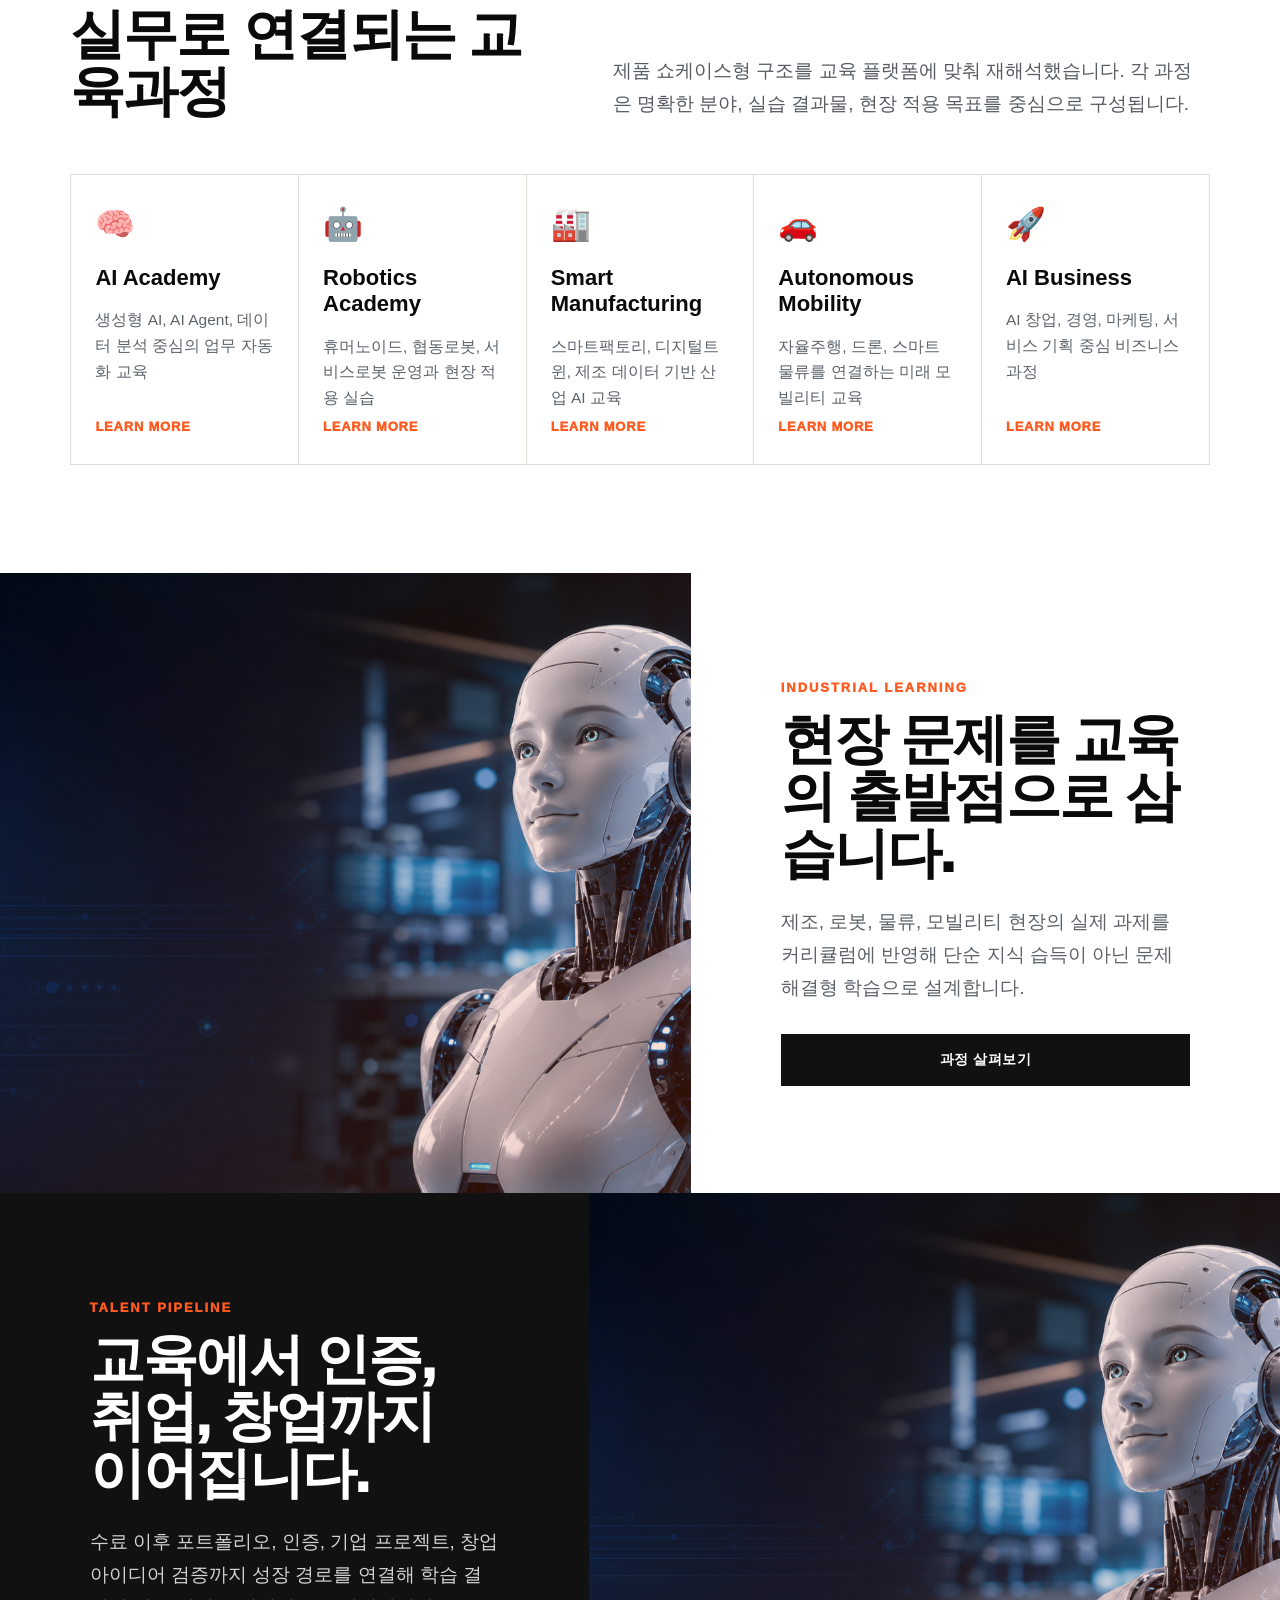
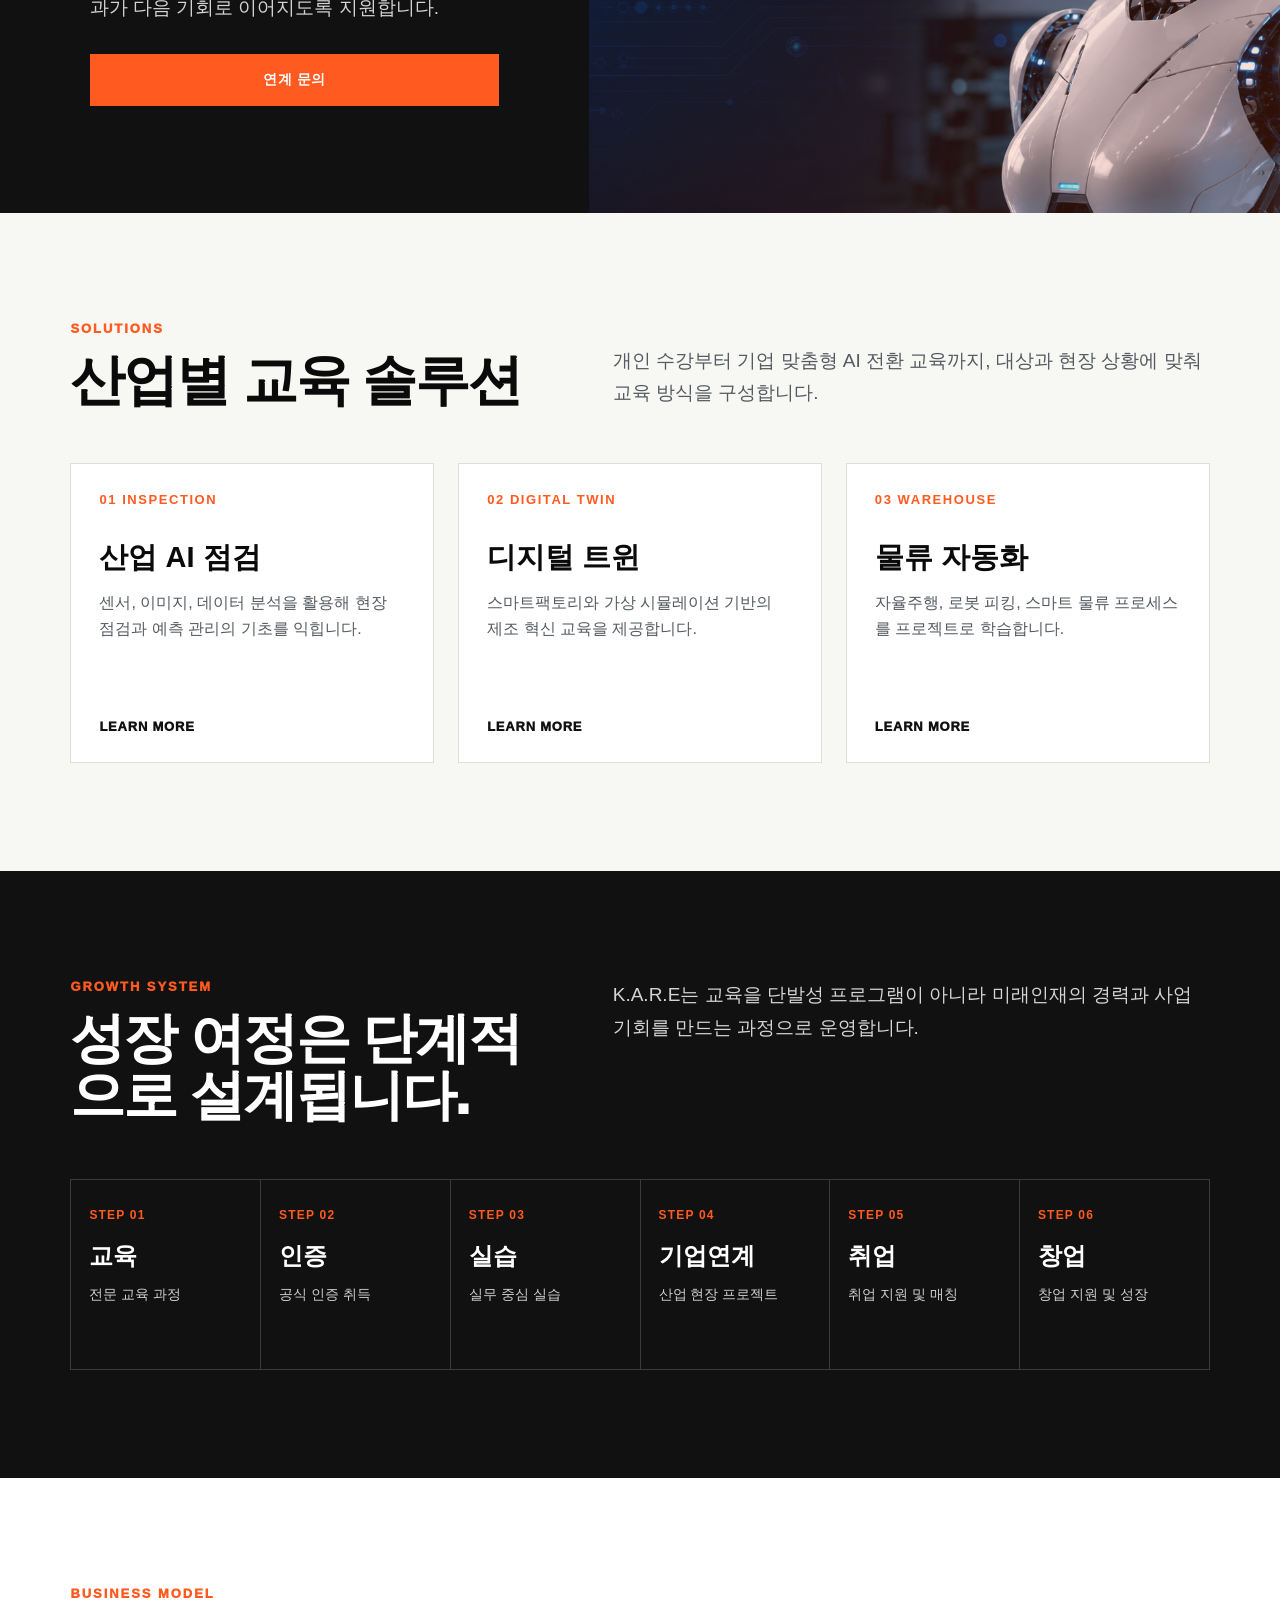
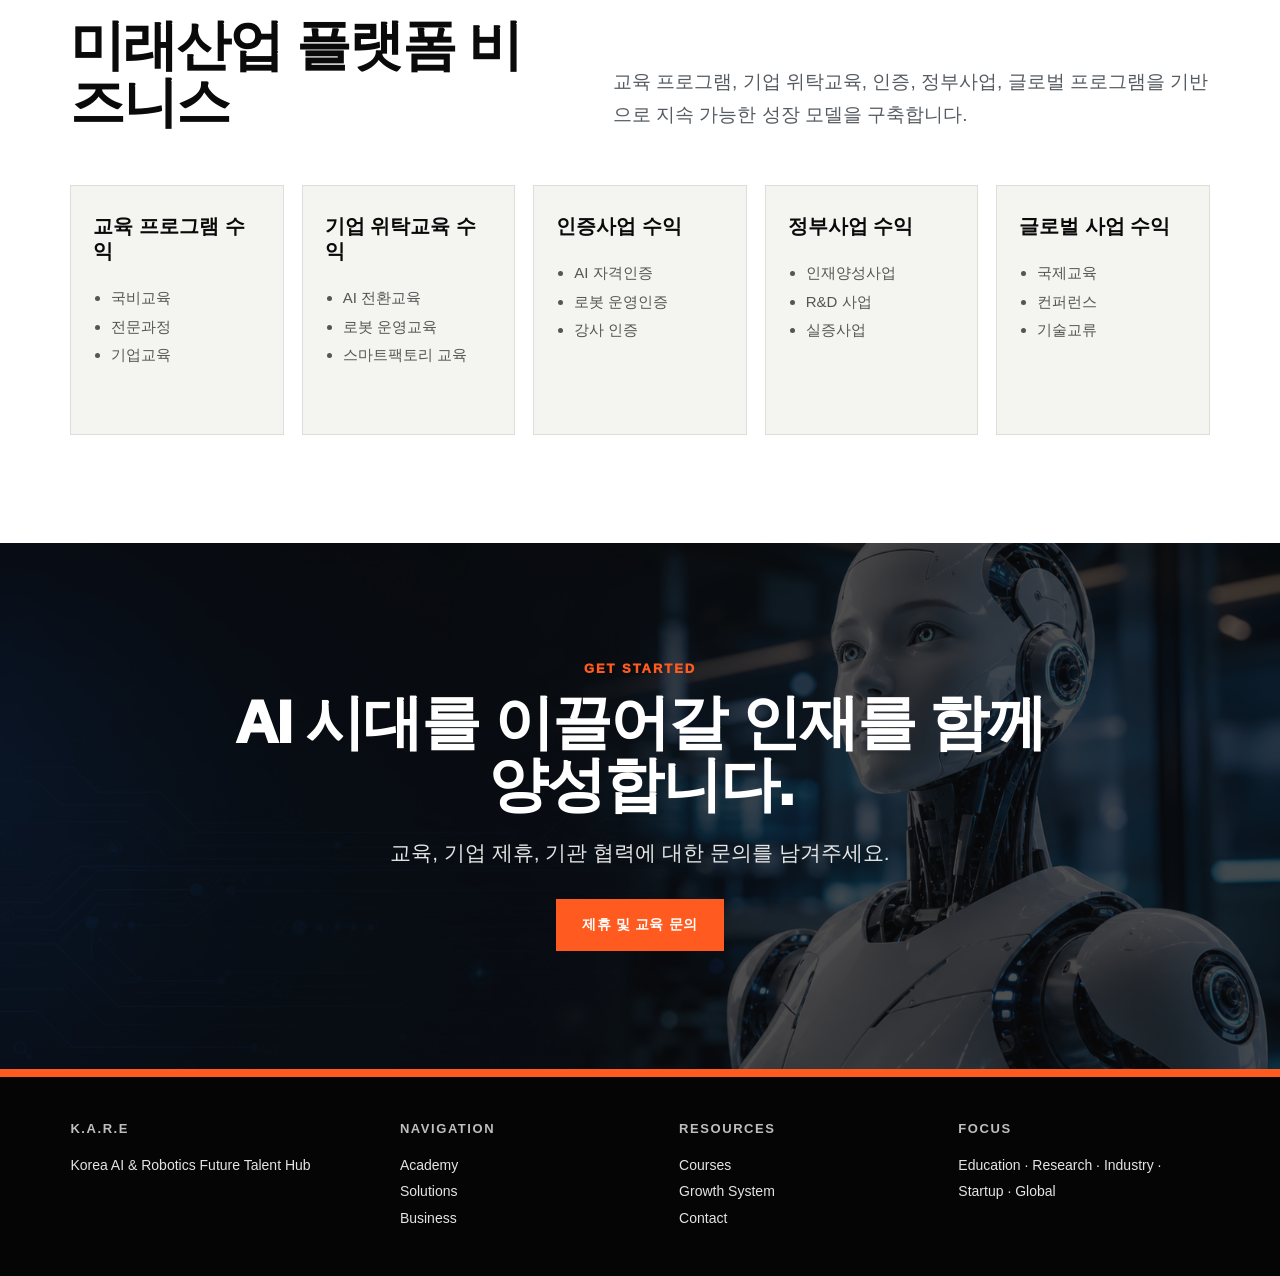
==== commit 20e86109: "Apply robotics showcase design" ====
--- a/index.html
+++ b/index.html
@@ -7,250 +7,172 @@
   <meta name="description" content="K.A.R.E는 대한민국 AI·로보틱스 미래인재 허브입니다. 교육을 넘어 산업의 미래를 설계합니다." />
   <style>
     :root{
-      --navy:#031B4E;
-      --deep:#020B1F;
-      --blue:#00C8FF;
-      --sky:#5CE1FF;
-      --text:#ffffff;
-      --muted:#BFDDF3;
-      --card:rgba(255,255,255,.07);
-      --line:rgba(92,225,255,.22);
+      --ink:#0a0a0a;
+      --paper:#ffffff;
+      --soft:#f4f4f1;
+      --line:#deded8;
+      --muted:#555b61;
+      --orange:#ff5a1f;
+      --orange-dark:#d94812;
+      --blue:#006bff;
     }
 
     *{margin:0;padding:0;box-sizing:border-box;}
     html{scroll-behavior:smooth;}
     body{
       font-family:"Pretendard","Noto Sans KR","Apple SD Gothic Neo",Arial,sans-serif;
-      background:var(--deep);
-      color:var(--text);
+      background:var(--paper);
+      color:var(--ink);
       overflow-x:hidden;
     }
-
     a{text-decoration:none;color:inherit;}
 
     .nav{
       position:fixed;
       top:0;left:0;right:0;
-      height:78px;
-      padding:0 6.5%;
+      height:76px;
+      padding:0 5.5%;
       display:flex;
       align-items:center;
       justify-content:space-between;
       z-index:1000;
-      background:rgba(2,11,31,.62);
-      backdrop-filter:blur(18px);
-      border-bottom:1px solid rgba(255,255,255,.08);
-    }
-    .brand{
-      display:flex;
-      flex-direction:column;
-      gap:2px;
-      letter-spacing:.5px;
-    }
-    .brand strong{
-      font-size:34px;
-      font-weight:900;
-      letter-spacing:5px;
-      line-height:1;
-    }
-    .brand strong span{color:var(--blue);}
-    .brand small{font-size:12px;color:#d8ecff;opacity:.9;}
-    .menu{display:flex;gap:32px;align-items:center;}
-    .menu a{font-size:14px;color:#d9edff;opacity:.86;transition:.25s;}
-    .menu a:hover{color:var(--blue);opacity:1;}
-    .menu .cta{
-      padding:12px 20px;
-      border:1px solid rgba(92,225,255,.48);
-      border-radius:999px;
-      color:#fff;
-      background:rgba(0,200,255,.08);
-    }
+      background:rgba(255,255,255,.94);
+      backdrop-filter:blur(14px);
+      border-bottom:1px solid rgba(0,0,0,.08);
+    }
+    .brand{display:flex;align-items:flex-end;gap:10px;font-weight:900;letter-spacing:4px;}
+    .brand strong{font-size:31px;line-height:1;}
+    .brand strong span{color:var(--orange);}
+    .brand small{font-size:11px;letter-spacing:.04em;color:#555;text-transform:uppercase;margin-bottom:2px;}
+    .menu{display:flex;gap:30px;align-items:center;}
+    .menu a{font-size:13px;font-weight:800;text-transform:uppercase;letter-spacing:.04em;color:#111;transition:.2s;}
+    .menu a:hover{color:var(--orange);}
+    .menu .cta{padding:12px 18px;border:2px solid var(--ink);border-radius:0;background:#fff;}
+    .menu .cta:hover{background:var(--ink);color:#fff;}
 
     .hero{
       min-height:100vh;
-      padding:150px 6.5% 76px;
+      padding:150px 5.5% 86px;
+      display:flex;
+      align-items:flex-end;
       position:relative;
-      display:flex;
-      align-items:center;
-      background:
-        linear-gradient(90deg, rgba(2,12,35,.98) 0%, rgba(2,12,35,.9) 42%, rgba(2,12,35,.35) 100%),
-        url("assets/ai-robot-hero.png");
-      background-size:cover;
-      background-position:center center;
       overflow:hidden;
+      background:#080808;
+      color:#fff;
     }
     .hero:before{
       content:"";
       position:absolute;inset:0;
       background:
-        radial-gradient(circle at 72% 36%, rgba(0,200,255,.30), transparent 34%),
-        radial-gradient(circle at 26% 70%, rgba(0,100,255,.25), transparent 36%);
-      pointer-events:none;
-    }
-    .hero:after{
-      content:"";
-      position:absolute;left:0;right:0;bottom:0;height:180px;
-      background:linear-gradient(transparent, var(--deep));
-      pointer-events:none;
-    }
-    .hero-content{position:relative;z-index:2;max-width:850px;}
-    .eyebrow{
-      color:var(--sky);
-      font-weight:800;
-      font-size:17px;
-      letter-spacing:1.5px;
-      margin-bottom:24px;
-    }
-    .hero h1{
-      font-size:76px;
-      line-height:1.12;
-      font-weight:900;
-      letter-spacing:-2.2px;
-      margin-bottom:30px;
-      text-shadow:0 8px 30px rgba(0,0,0,.35);
-    }
-    .hero h1 span{
-      color:var(--blue);
-      display:inline-block;
-    }
-    .hero p{
-      font-size:24px;
-      line-height:1.65;
-      color:#e4f4ff;
-      margin-bottom:42px;
-      max-width:760px;
-    }
+        linear-gradient(90deg,rgba(0,0,0,.82) 0%,rgba(0,0,0,.62) 40%,rgba(0,0,0,.18) 100%),
+        url("assets/ai-robot-hero.png");
+      background-size:cover;
+      background-position:center;
+      transform:scale(1.02);
+    }
+    .hero:after{content:"";position:absolute;left:0;right:0;bottom:0;height:8px;background:var(--orange);}
+    .hero-content{position:relative;z-index:2;max-width:940px;}
+    .eyebrow{font-size:14px;font-weight:900;letter-spacing:.16em;text-transform:uppercase;color:var(--orange);margin-bottom:24px;}
+    .hero h1{font-size:82px;line-height:.98;font-weight:950;letter-spacing:-3px;margin-bottom:30px;}
+    .hero p{font-size:23px;line-height:1.55;max-width:720px;color:#f2f2f2;margin-bottom:36px;}
     .hero-buttons{display:flex;gap:14px;flex-wrap:wrap;}
-    .btn{
-      padding:16px 28px;
-      border-radius:999px;
-      font-weight:800;
-      transition:.25s;
-      display:inline-flex;align-items:center;gap:10px;
-      font-size:16px;
-    }
-    .btn.primary{background:linear-gradient(135deg,var(--blue),#75e9ff);color:#03162f;box-shadow:0 0 30px rgba(0,200,255,.28);}
-    .btn.ghost{border:1px solid rgba(255,255,255,.42);color:white;background:rgba(255,255,255,.04);}
-    .btn:hover{transform:translateY(-3px);}
-
-    section{padding:108px 6.5%;position:relative;}
-    .section-head{max-width:820px;margin-bottom:52px;}
-    .kicker{color:var(--sky);font-weight:900;letter-spacing:1px;margin-bottom:16px;}
-    h2{font-size:48px;line-height:1.18;letter-spacing:-1.4px;margin-bottom:20px;}
-    h2 span{color:var(--blue);}
-    .desc{font-size:19px;line-height:1.72;color:var(--muted);}
-    .blue-section{
-      background:linear-gradient(135deg,#06295e 0%,#020b1f 72%);
-      border-top:1px solid rgba(92,225,255,.12);
-      border-bottom:1px solid rgba(92,225,255,.12);
-    }
-
-    .academy-grid{display:grid;grid-template-columns:repeat(5,1fr);gap:18px;}
-    .academy-card{
-      min-height:245px;
-      border:1px solid var(--line);
-      border-radius:28px;
-      padding:28px 22px;
-      background:linear-gradient(180deg,rgba(255,255,255,.08),rgba(255,255,255,.035));
-      box-shadow:0 18px 50px rgba(0,0,0,.2);
-    }
-    .icon{font-size:34px;margin-bottom:18px;}
-    .academy-card h3{font-size:22px;color:#fff;margin-bottom:14px;}
-    .academy-card p{font-size:15.5px;line-height:1.65;color:#cfe8fa;}
-
-    .process-wrap{display:grid;grid-template-columns:repeat(6,1fr);gap:14px;}
-    .step{
-      position:relative;
-      text-align:center;
-      padding:30px 14px;
-      border-radius:22px;
-      background:rgba(0,200,255,.07);
-      border:1px solid rgba(92,225,255,.25);
-    }
-    .step b{display:block;color:var(--blue);font-size:13px;margin-bottom:10px;}
-    .step strong{display:block;font-size:24px;margin-bottom:10px;}
-    .step span{font-size:14px;color:#bcd8ee;}
-
-    .location{
-      display:grid;
-      grid-template-columns:1.05fr .95fr;
-      gap:42px;
-      align-items:center;
-    }
-    .location-list{display:grid;gap:16px;}
-    .pill{
-      padding:22px 24px;
-      background:rgba(255,255,255,.06);
-      border:1px solid rgba(92,225,255,.20);
-      border-radius:22px;
-    }
-    .pill h3{font-size:22px;color:var(--blue);margin-bottom:8px;}
-    .pill p{color:#d7ecff;line-height:1.6;}
-    .map-card{
-      min-height:430px;
-      border-radius:34px;
-      background:
-        radial-gradient(circle at 50% 45%,rgba(0,200,255,.28),transparent 34%),
-        linear-gradient(135deg,rgba(255,255,255,.08),rgba(255,255,255,.025));
-      border:1px solid var(--line);
-      display:flex;
-      align-items:center;
-      justify-content:center;
-      text-align:center;
-      box-shadow:inset 0 0 60px rgba(0,200,255,.08);
-    }
-    .map-card strong{font-size:38px;color:#fff;line-height:1.25;}
-    .map-card span{display:block;color:var(--blue);font-size:22px;margin-top:18px;font-weight:900;}
-
-    .revenue-grid{display:grid;grid-template-columns:repeat(5,1fr);gap:18px;}
-    .revenue-card{
-      background:#fff;
-      color:#081b35;
-      border-radius:26px;
-      padding:30px 22px;
-      min-height:250px;
-      box-shadow:0 18px 45px rgba(0,0,0,.2);
-    }
-    .revenue-card h3{font-size:20px;color:#006edb;margin-bottom:20px;}
-    .revenue-card ul{padding-left:18px;line-height:1.95;font-size:15.5px;}
-
-    .contact{
-      min-height:72vh;
-      display:flex;align-items:center;justify-content:center;text-align:center;
-      background:
-        linear-gradient(rgba(2,11,31,.72),rgba(2,11,31,.94)),
-        url("assets/ai-robot-hero.png");
-      background-size:cover;background-position:center;
-    }
-    .contact h2{font-size:62px;margin-bottom:24px;}
-    .contact p{font-size:24px;color:#d9efff;margin-bottom:34px;}
-
-    footer{
-      padding:32px 6.5%;
-      display:flex;justify-content:space-between;gap:20px;flex-wrap:wrap;
-      background:#020814;color:#91b6d6;font-size:14px;
-      border-top:1px solid rgba(255,255,255,.08);
-    }
-
-    @media(max-width:1100px){
-      .hero h1{font-size:56px;}
-      .academy-grid,.revenue-grid{grid-template-columns:repeat(2,1fr);}
+    .btn{display:inline-flex;align-items:center;justify-content:center;min-height:50px;padding:15px 24px;border:2px solid currentColor;font-size:14px;font-weight:900;letter-spacing:.04em;text-transform:uppercase;transition:.2s;}
+    .btn.primary{background:var(--orange);border-color:var(--orange);color:#fff;}
+    .btn.primary:hover{background:var(--orange-dark);border-color:var(--orange-dark);}
+    .btn.ghost{color:#fff;background:transparent;}
+    .btn.ghost:hover{background:#fff;color:#111;border-color:#fff;}
+    .btn.dark{background:#111;border-color:#111;color:#fff;}
+    .btn.dark:hover{background:var(--orange);border-color:var(--orange);}
+
+    section{padding:108px 5.5%;}
+    .section-head{display:grid;grid-template-columns:.9fr 1.1fr;gap:54px;align-items:end;margin-bottom:54px;}
+    .kicker{font-size:13px;font-weight:950;letter-spacing:.15em;text-transform:uppercase;color:var(--orange);margin-bottom:16px;}
+    h2{font-size:55px;line-height:1.04;letter-spacing:-2px;font-weight:950;}
+    .desc{font-size:19px;line-height:1.7;color:var(--muted);max-width:760px;}
+
+    .statement{background:#111;color:#fff;display:grid;grid-template-columns:1fr 1fr;gap:64px;align-items:center;}
+    .statement h2{font-size:62px;}
+    .statement .desc{color:#d7d7d7;}
+    .metrics{display:grid;grid-template-columns:repeat(3,1fr);gap:1px;background:#333;border:1px solid #333;}
+    .metric{background:#111;padding:30px;min-height:150px;}
+    .metric strong{display:block;font-size:42px;color:var(--orange);margin-bottom:10px;}
+    .metric span{color:#ddd;font-size:15px;line-height:1.5;}
+
+    .academy-grid{display:grid;grid-template-columns:repeat(5,1fr);border-top:1px solid var(--line);border-left:1px solid var(--line);}
+    .academy-card{min-height:290px;padding:30px 24px;border-right:1px solid var(--line);border-bottom:1px solid var(--line);background:#fff;display:flex;flex-direction:column;transition:.2s;}
+    .academy-card:hover{background:#111;color:#fff;}
+    .academy-card .icon{font-size:32px;margin-bottom:22px;}
+    .academy-card h3{font-size:22px;line-height:1.2;margin-bottom:16px;}
+    .academy-card p{font-size:15.5px;line-height:1.65;color:#5c646b;}
+    .academy-card:hover p{color:#ddd;}
+    .card-link{margin-top:auto;color:var(--orange);font-size:13px;font-weight:950;text-transform:uppercase;letter-spacing:.06em;}
+
+    .showcase{padding:0;background:var(--soft);}
+    .feature{display:grid;grid-template-columns:1.08fr .92fr;min-height:620px;}
+    .feature.reverse{grid-template-columns:.92fr 1.08fr;}
+    .feature-media{position:relative;min-height:520px;background:#111;overflow:hidden;}
+    .feature-media:before{content:"";position:absolute;inset:0;background:url("assets/ai-robot-hero.png") center/cover;filter:saturate(.96);}
+    .feature-media:after{content:"";position:absolute;inset:0;background:linear-gradient(135deg,rgba(0,0,0,.04),rgba(255,90,31,.2));}
+    .feature-body{padding:88px 7vw;display:flex;flex-direction:column;justify-content:center;background:#fff;}
+    .feature.reverse .feature-body{background:#111;color:#fff;}
+    .feature-body h2{margin-bottom:24px;}
+    .feature-body p{font-size:19px;line-height:1.72;color:#5b6268;margin-bottom:30px;}
+    .feature.reverse .feature-body p{color:#d2d2d2;}
+
+    .solutions{background:#f7f7f4;}
+    .solution-grid{display:grid;grid-template-columns:repeat(3,1fr);gap:24px;}
+    .solution{background:#fff;min-height:300px;border:1px solid var(--line);padding:28px;display:flex;flex-direction:column;}
+    .solution b{font-size:13px;color:var(--orange);letter-spacing:.12em;text-transform:uppercase;margin-bottom:34px;}
+    .solution h3{font-size:29px;line-height:1.12;margin-bottom:16px;}
+    .solution p{font-size:16px;line-height:1.65;color:var(--muted);}
+    .solution a{margin-top:auto;color:#111;font-weight:950;text-transform:uppercase;font-size:13px;letter-spacing:.06em;}
+
+    .process{background:#111;color:#fff;}
+    .process .section-head{align-items:start;}
+    .process .desc{color:#d4d4d4;}
+    .process-wrap{display:grid;grid-template-columns:repeat(6,1fr);border-top:1px solid #3b3b3b;border-left:1px solid #3b3b3b;}
+    .step{padding:28px 18px;min-height:190px;border-right:1px solid #3b3b3b;border-bottom:1px solid #3b3b3b;background:#111;}
+    .step b{display:block;color:var(--orange);font-size:12px;letter-spacing:.1em;margin-bottom:18px;}
+    .step strong{display:block;font-size:24px;margin-bottom:12px;}
+    .step span{font-size:14px;line-height:1.55;color:#d0d0d0;}
+
+    .business{background:#fff;}
+    .business-grid{display:grid;grid-template-columns:repeat(5,1fr);gap:18px;}
+    .business-card{background:#f4f4f1;border:1px solid var(--line);padding:28px 22px;min-height:250px;}
+    .business-card h3{font-size:20px;line-height:1.25;margin-bottom:20px;}
+    .business-card ul{padding-left:18px;color:#555;line-height:1.9;font-size:15px;}
+
+    .contact{background:#0b0b0b;color:#fff;text-align:center;padding:118px 5.5%;position:relative;overflow:hidden;}
+    .contact:before{content:"";position:absolute;inset:0;background:url("assets/ai-robot-hero.png") center/cover;opacity:.28;filter:grayscale(.1);}
+    .contact > div{position:relative;z-index:1;max-width:840px;margin:auto;}
+    .contact h2{font-size:60px;margin-bottom:22px;}
+    .contact p{font-size:21px;color:#e5e5e5;margin-bottom:32px;}
+
+    footer{padding:44px 5.5%;display:grid;grid-template-columns:1.2fr repeat(3,1fr);gap:28px;background:#050505;color:#fff;border-top:8px solid var(--orange);}
+    footer h4{font-size:13px;letter-spacing:.12em;text-transform:uppercase;margin-bottom:16px;color:#bfbfbf;}
+    footer a,footer p{display:block;color:#e4e4e4;font-size:14px;line-height:1.9;}
+
+    @media(max-width:1120px){
+      .hero h1{font-size:62px;}
+      .section-head,.statement,.feature,.feature.reverse{grid-template-columns:1fr;}
+      .academy-grid{grid-template-columns:repeat(2,1fr);}
+      .solution-grid,.business-grid{grid-template-columns:repeat(2,1fr);}
       .process-wrap{grid-template-columns:repeat(3,1fr);}
-      .location{grid-template-columns:1fr;}
+      footer{grid-template-columns:1fr 1fr;}
     }
     @media(max-width:760px){
       .nav{height:68px;padding:0 5%;}
-      .brand strong{font-size:26px;}
-      .brand small{display:none;}
-      .menu{display:none;}
-      .hero{padding:125px 5% 70px;background-position:68% center;}
-      .hero h1{font-size:42px;letter-spacing:-1px;}
+      .brand strong{font-size:25px;}
+      .brand small,.menu{display:none;}
+      .hero{padding:130px 5% 76px;min-height:88vh;}
+      .hero h1{font-size:44px;letter-spacing:-1px;}
       .hero p{font-size:18px;}
-      section{padding:76px 5%;}
-      h2{font-size:34px;}
-      .academy-grid,.revenue-grid,.process-wrap{grid-template-columns:1fr;}
-      .contact h2{font-size:40px;}
-      .contact p{font-size:18px;}
+      section{padding:72px 5%;}
+      h2,.statement h2,.contact h2{font-size:36px;letter-spacing:-1px;}
+      .academy-grid,.solution-grid,.business-grid,.metrics,.process-wrap{grid-template-columns:1fr;}
+      .feature-media{min-height:320px;}
+      .feature-body{padding:64px 5%;}
+      footer{grid-template-columns:1fr;}
     }
   </style>
 </head>
@@ -258,14 +180,14 @@
   <header class="nav">
     <a class="brand" href="#home" aria-label="K.A.R.E Home">
       <strong>K<span>.</span>A<span>.</span>R<span>.</span>E</strong>
-      <small>Korea AI & Robotics Future Talent Hub</small>
+      <small>AI Robotics Hub</small>
     </a>
     <nav class="menu" aria-label="Main navigation">
-      <a href="#about">ABOUT</a>
-      <a href="#academy">ACADEMY</a>
-      <a href="#ecosystem">ECOSYSTEM</a>
-      <a href="#business">BUSINESS</a>
-      <a href="#contact" class="cta">CONTACT</a>
+      <a href="#about">About</a>
+      <a href="#academy">Academy</a>
+      <a href="#solutions">Solutions</a>
+      <a href="#business">Business</a>
+      <a href="#contact" class="cta">Contact</a>
     </nav>
   </header>
 
@@ -273,49 +195,90 @@
     <section class="hero" id="home">
       <div class="hero-content">
         <div class="eyebrow">Korea AI & Robotics Future Talent Hub</div>
-        <h1>대한민국 AI·로보틱스<br><span>미래인재 허브</span></h1>
-        <p>
-          교육을 넘어 산업의 미래를 설계합니다.<br>
-          AI 시대를 이끌어갈 인재를 양성합니다.
-        </p>
+        <h1>AI와 로봇이<br>일하는 방식을 바꿉니다.</h1>
+        <p>교육을 넘어 산업 현장과 연결되는 AI·로보틱스 인재 허브. K.A.R.E는 미래 기술을 배우고, 실습하고, 현장에 적용하는 여정을 설계합니다.</p>
         <div class="hero-buttons">
-          <a href="#academy" class="btn primary">교육과정 보기</a>
+          <a href="courses.html" class="btn primary">교육과정 보기</a>
           <a href="#contact" class="btn ghost">제휴 문의</a>
         </div>
       </div>
     </section>
 
-    <section id="about">
+    <section class="statement" id="about">
+      <div>
+        <div class="kicker">Why K.A.R.E</div>
+        <h2>미래산업 교육은 더 이상 강의실 안에 머물 수 없습니다.</h2>
+      </div>
+      <div>
+        <p class="desc">제조업, 로봇, 스마트팩토리, 모빌리티 산업은 AI 중심으로 재편되고 있습니다. K.A.R.E는 학습자가 산업 문제를 이해하고 기술을 직접 적용할 수 있도록 교육, 실습, 인증, 기업 연계를 하나의 플랫폼으로 연결합니다.</p>
+        <div class="metrics" style="margin-top:34px;">
+          <div class="metric"><strong>5</strong><span>AI·로봇·제조·모빌리티·비즈니스 핵심 아카데미</span></div>
+          <div class="metric"><strong>6</strong><span>교육부터 창업까지 이어지는 성장 단계</span></div>
+          <div class="metric"><strong>1</strong><span>산업 현장과 연결되는 통합 인재 허브</span></div>
+        </div>
+      </div>
+    </section>
+
+    <section id="academy">
       <div class="section-head">
-        <div class="kicker">WHY NOW</div>
-        <h2>AI와 로봇은 <span>새로운 산업 표준</span>이 됩니다</h2>
-        <p class="desc">
-          제조업, 로봇, 스마트팩토리, 모빌리티 산업은 빠르게 AI 중심으로 재편되고 있습니다.
-          K.A.R.E는 미래산업 인재를 양성하고 산업 현장과 연결하는 AI·로보틱스 미래인재 허브입니다.
-        </p>
-      </div>
-    </section>
-
-    <section class="blue-section" id="academy">
+        <div>
+          <div class="kicker">Academy</div>
+          <h2>실무로 연결되는 교육과정</h2>
+        </div>
+        <p class="desc">제품 쇼케이스형 구조를 교육 플랫폼에 맞춰 재해석했습니다. 각 과정은 명확한 분야, 실습 결과물, 현장 적용 목표를 중심으로 구성됩니다.</p>
+      </div>
+      <div class="academy-grid">
+        <article class="academy-card"><div class="icon">🧠</div><h3>AI Academy</h3><p>생성형 AI, AI Agent, 데이터 분석 중심의 업무 자동화 교육</p><a class="card-link" href="courses.html">Learn More</a></article>
+        <article class="academy-card"><div class="icon">🤖</div><h3>Robotics Academy</h3><p>휴머노이드, 협동로봇, 서비스로봇 운영과 현장 적용 실습</p><a class="card-link" href="courses.html">Learn More</a></article>
+        <article class="academy-card"><div class="icon">🏭</div><h3>Smart Manufacturing</h3><p>스마트팩토리, 디지털트윈, 제조 데이터 기반 산업 AI 교육</p><a class="card-link" href="courses.html">Learn More</a></article>
+        <article class="academy-card"><div class="icon">🚗</div><h3>Autonomous Mobility</h3><p>자율주행, 드론, 스마트 물류를 연결하는 미래 모빌리티 교육</p><a class="card-link" href="courses.html">Learn More</a></article>
+        <article class="academy-card"><div class="icon">🚀</div><h3>AI Business</h3><p>AI 창업, 경영, 마케팅, 서비스 기획 중심 비즈니스 과정</p><a class="card-link" href="courses.html">Learn More</a></article>
+      </div>
+    </section>
+
+    <section class="showcase" id="solutions">
+      <article class="feature">
+        <div class="feature-media" aria-hidden="true"></div>
+        <div class="feature-body">
+          <div class="kicker">Industrial Learning</div>
+          <h2>현장 문제를 교육의 출발점으로 삼습니다.</h2>
+          <p>제조, 로봇, 물류, 모빌리티 현장의 실제 과제를 커리큘럼에 반영해 단순 지식 습득이 아닌 문제 해결형 학습으로 설계합니다.</p>
+          <a href="courses.html" class="btn dark">과정 살펴보기</a>
+        </div>
+      </article>
+      <article class="feature reverse">
+        <div class="feature-body">
+          <div class="kicker">Talent Pipeline</div>
+          <h2>교육에서 인증, 취업, 창업까지 이어집니다.</h2>
+          <p>수료 이후 포트폴리오, 인증, 기업 프로젝트, 창업 아이디어 검증까지 성장 경로를 연결해 학습 결과가 다음 기회로 이어지도록 지원합니다.</p>
+          <a href="#contact" class="btn primary">연계 문의</a>
+        </div>
+        <div class="feature-media" aria-hidden="true"></div>
+      </article>
+    </section>
+
+    <section class="solutions">
       <div class="section-head">
-        <div class="kicker">ACADEMY</div>
-        <h2>교육을 넘어 <span>산업과 연결되는 플랫폼</span></h2>
-        <p class="desc">AI·로보틱스·스마트제조·모빌리티·비즈니스까지 미래산업 핵심 교육을 하나의 허브로 연결합니다.</p>
-      </div>
-      <div class="academy-grid">
-        <article class="academy-card"><div class="icon">🧠</div><h3>AI Academy</h3><p>생성형 AI, AI Agent, 데이터 분석 중심의 실무 교육</p></article>
-        <article class="academy-card"><div class="icon">🤖</div><h3>Robotics Academy</h3><p>휴머노이드, 협동로봇, 서비스로봇 운영 교육</p></article>
-        <article class="academy-card"><div class="icon">🏭</div><h3>Smart Manufacturing</h3><p>스마트팩토리, 디지털트윈, 산업 AI 교육</p></article>
-        <article class="academy-card"><div class="icon">🚗</div><h3>Autonomous Mobility</h3><p>자율주행, 드론, 스마트 물류 미래 모빌리티 교육</p></article>
-        <article class="academy-card"><div class="icon">🚀</div><h3>AI Business</h3><p>AI 창업, AI 경영, AI 마케팅 비즈니스 교육</p></article>
-      </div>
-    </section>
-
-    <section id="ecosystem">
+        <div>
+          <div class="kicker">Solutions</div>
+          <h2>산업별 교육 솔루션</h2>
+        </div>
+        <p class="desc">개인 수강부터 기업 맞춤형 AI 전환 교육까지, 대상과 현장 상황에 맞춰 교육 방식을 구성합니다.</p>
+      </div>
+      <div class="solution-grid">
+        <article class="solution"><b>01 Inspection</b><h3>산업 AI 점검</h3><p>센서, 이미지, 데이터 분석을 활용해 현장 점검과 예측 관리의 기초를 익힙니다.</p><a href="courses.html">Learn More</a></article>
+        <article class="solution"><b>02 Digital Twin</b><h3>디지털 트윈</h3><p>스마트팩토리와 가상 시뮬레이션 기반의 제조 혁신 교육을 제공합니다.</p><a href="courses.html">Learn More</a></article>
+        <article class="solution"><b>03 Warehouse</b><h3>물류 자동화</h3><p>자율주행, 로봇 피킹, 스마트 물류 프로세스를 프로젝트로 학습합니다.</p><a href="courses.html">Learn More</a></article>
+      </div>
+    </section>
+
+    <section class="process" id="ecosystem">
       <div class="section-head">
-        <div class="kicker">GROWTH SYSTEM</div>
-        <h2>교육에서 <span>취업, 창업까지</span></h2>
-        <p class="desc">단순한 교육이 아닙니다. 미래인재의 성장 여정을 설계합니다.</p>
+        <div>
+          <div class="kicker">Growth System</div>
+          <h2>성장 여정은 단계적으로 설계됩니다.</h2>
+        </div>
+        <p class="desc">K.A.R.E는 교육을 단발성 프로그램이 아니라 미래인재의 경력과 사업 기회를 만드는 과정으로 운영합니다.</p>
       </div>
       <div class="process-wrap">
         <div class="step"><b>STEP 01</b><strong>교육</strong><span>전문 교육 과정</span></div>
@@ -327,51 +290,38 @@
       </div>
     </section>
 
-    <section class="blue-section">
-      <div class="location">
+    <section class="business" id="business">
+      <div class="section-head">
         <div>
-          <div class="kicker">LOCATION</div>
-          <h2>대한민국 <span>제조혁신과 로봇산업의 중심</span></h2>
-          <p class="desc">제조업이 있고, 로봇산업이 있고, 미래인재가 성장하는 곳.</p>
-          <div class="location-list">
-            <div class="pill"><h3>제조업 인프라</h3><p>제조산업 벨트, 자동차 부품산업, 스마트팩토리 산업군</p></div>
-            <div class="pill"><h3>로봇산업 인프라</h3><p>국가로봇클러스터, 로봇 실증 환경, 로봇기업 생태계</p></div>
-            <div class="pill"><h3>교육·연구 인프라</h3><p>대학 네트워크, 산학협력 체계, 연구기관 연계</p></div>
-          </div>
-        </div>
-        <div class="map-card">
-          <div><strong>DAEGU<br>GYEONGBUK</strong><span>AI 교육 + 실습 + 산업 적용</span></div>
-        </div>
-      </div>
-    </section>
-
-    <section id="business">
-      <div class="section-head">
-        <div class="kicker">BUSINESS MODEL</div>
-        <h2>하나의 교육기관이 아닌<br><span>미래산업 플랫폼 비즈니스</span></h2>
-        <p class="desc">다양한 수익모델을 기반으로 안정적이고 지속가능한 성장을 실현합니다.</p>
-      </div>
-      <div class="revenue-grid">
-        <div class="revenue-card"><h3>교육 프로그램 수익</h3><ul><li>국비교육</li><li>전문과정</li><li>기업교육</li></ul></div>
-        <div class="revenue-card"><h3>기업 위탁교육 수익</h3><ul><li>AI 전환교육</li><li>로봇 운영교육</li><li>스마트팩토리 교육</li></ul></div>
-        <div class="revenue-card"><h3>인증사업 수익</h3><ul><li>AI 자격인증</li><li>로봇 운영인증</li><li>강사 인증</li></ul></div>
-        <div class="revenue-card"><h3>정부사업 수익</h3><ul><li>인재양성사업</li><li>R&D 사업</li><li>실증사업</li></ul></div>
-        <div class="revenue-card"><h3>글로벌 사업 수익</h3><ul><li>국제교육</li><li>컨퍼런스</li><li>기술교류</li></ul></div>
+          <div class="kicker">Business Model</div>
+          <h2>미래산업 플랫폼 비즈니스</h2>
+        </div>
+        <p class="desc">교육 프로그램, 기업 위탁교육, 인증, 정부사업, 글로벌 프로그램을 기반으로 지속 가능한 성장 모델을 구축합니다.</p>
+      </div>
+      <div class="business-grid">
+        <div class="business-card"><h3>교육 프로그램 수익</h3><ul><li>국비교육</li><li>전문과정</li><li>기업교육</li></ul></div>
+        <div class="business-card"><h3>기업 위탁교육 수익</h3><ul><li>AI 전환교육</li><li>로봇 운영교육</li><li>스마트팩토리 교육</li></ul></div>
+        <div class="business-card"><h3>인증사업 수익</h3><ul><li>AI 자격인증</li><li>로봇 운영인증</li><li>강사 인증</li></ul></div>
+        <div class="business-card"><h3>정부사업 수익</h3><ul><li>인재양성사업</li><li>R&D 사업</li><li>실증사업</li></ul></div>
+        <div class="business-card"><h3>글로벌 사업 수익</h3><ul><li>국제교육</li><li>컨퍼런스</li><li>기술교류</li></ul></div>
       </div>
     </section>
 
     <section class="contact" id="contact">
       <div>
-        <h2>대한민국 AI·로보틱스<br><span>미래인재 허브</span></h2>
-        <p>AI 시대를 이끌어갈 인재를 양성합니다</p>
+        <div class="kicker">Get Started</div>
+        <h2>AI 시대를 이끌어갈 인재를 함께 양성합니다.</h2>
+        <p>교육, 기업 제휴, 기관 협력에 대한 문의를 남겨주세요.</p>
         <a href="mailto:contact@karehub.kr" class="btn primary">제휴 및 교육 문의</a>
       </div>
     </section>
   </main>
 
   <footer>
-    <div>K.A.R.E | Korea AI & Robotics Future Talent Hub</div>
-    <div>Education · Research · Industry · Startup · Global</div>
+    <div><h4>K.A.R.E</h4><p>Korea AI & Robotics Future Talent Hub</p></div>
+    <div><h4>Navigation</h4><a href="#academy">Academy</a><a href="#solutions">Solutions</a><a href="#business">Business</a></div>
+    <div><h4>Resources</h4><a href="courses.html">Courses</a><a href="#ecosystem">Growth System</a><a href="#contact">Contact</a></div>
+    <div><h4>Focus</h4><p>Education · Research · Industry · Startup · Global</p></div>
   </footer>
 </body>
 </html>
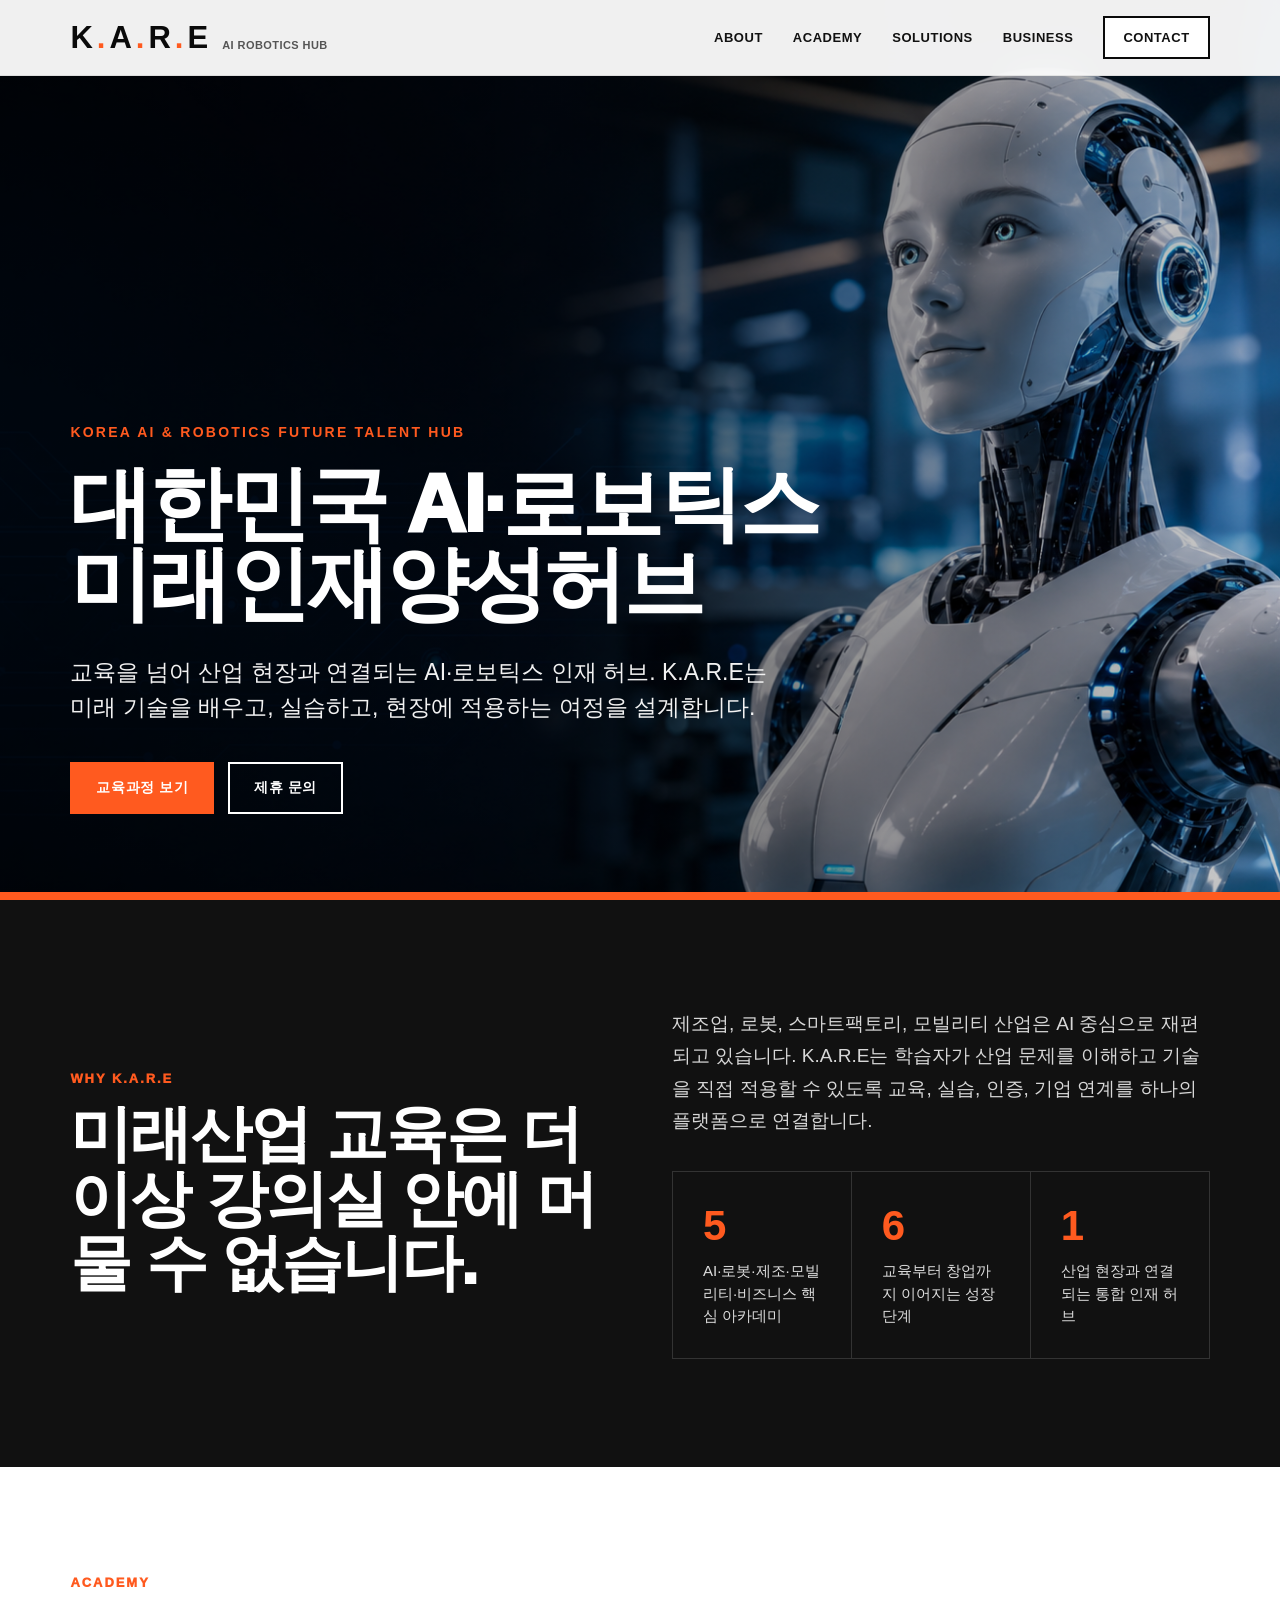
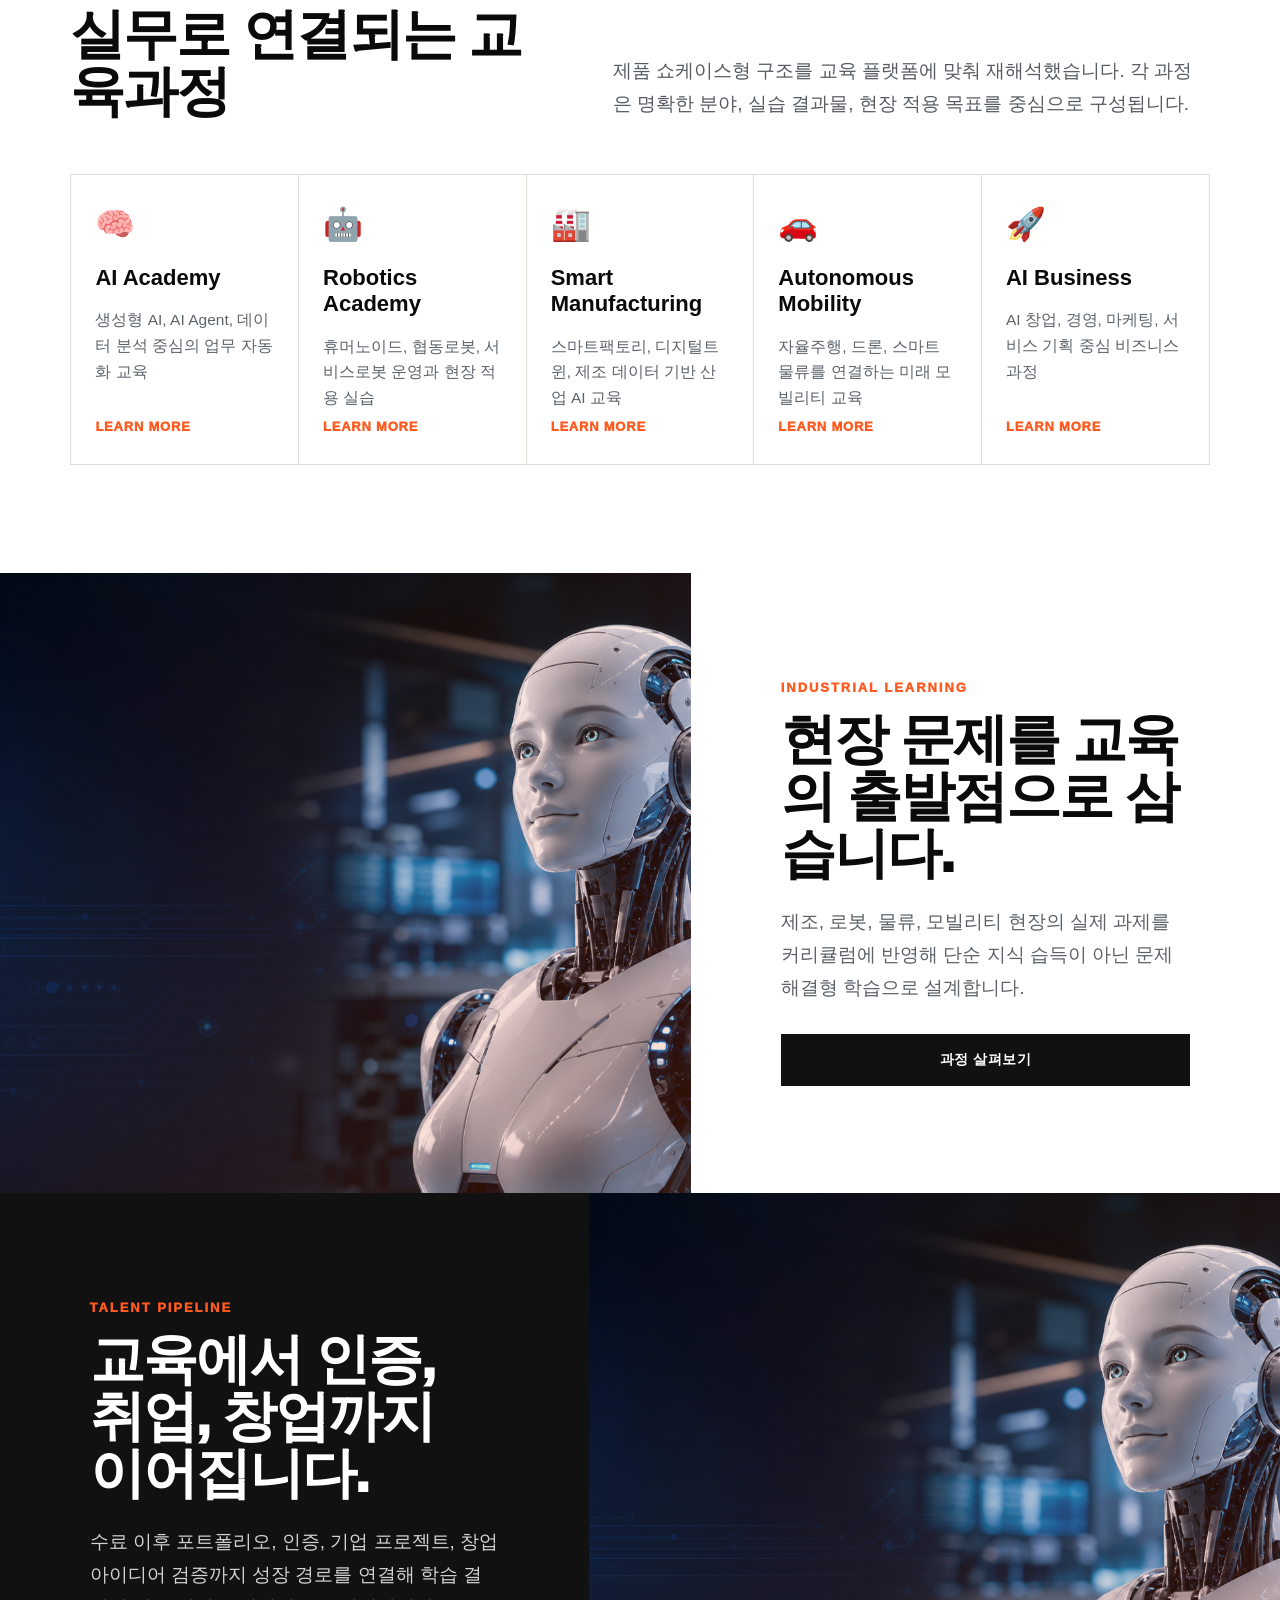
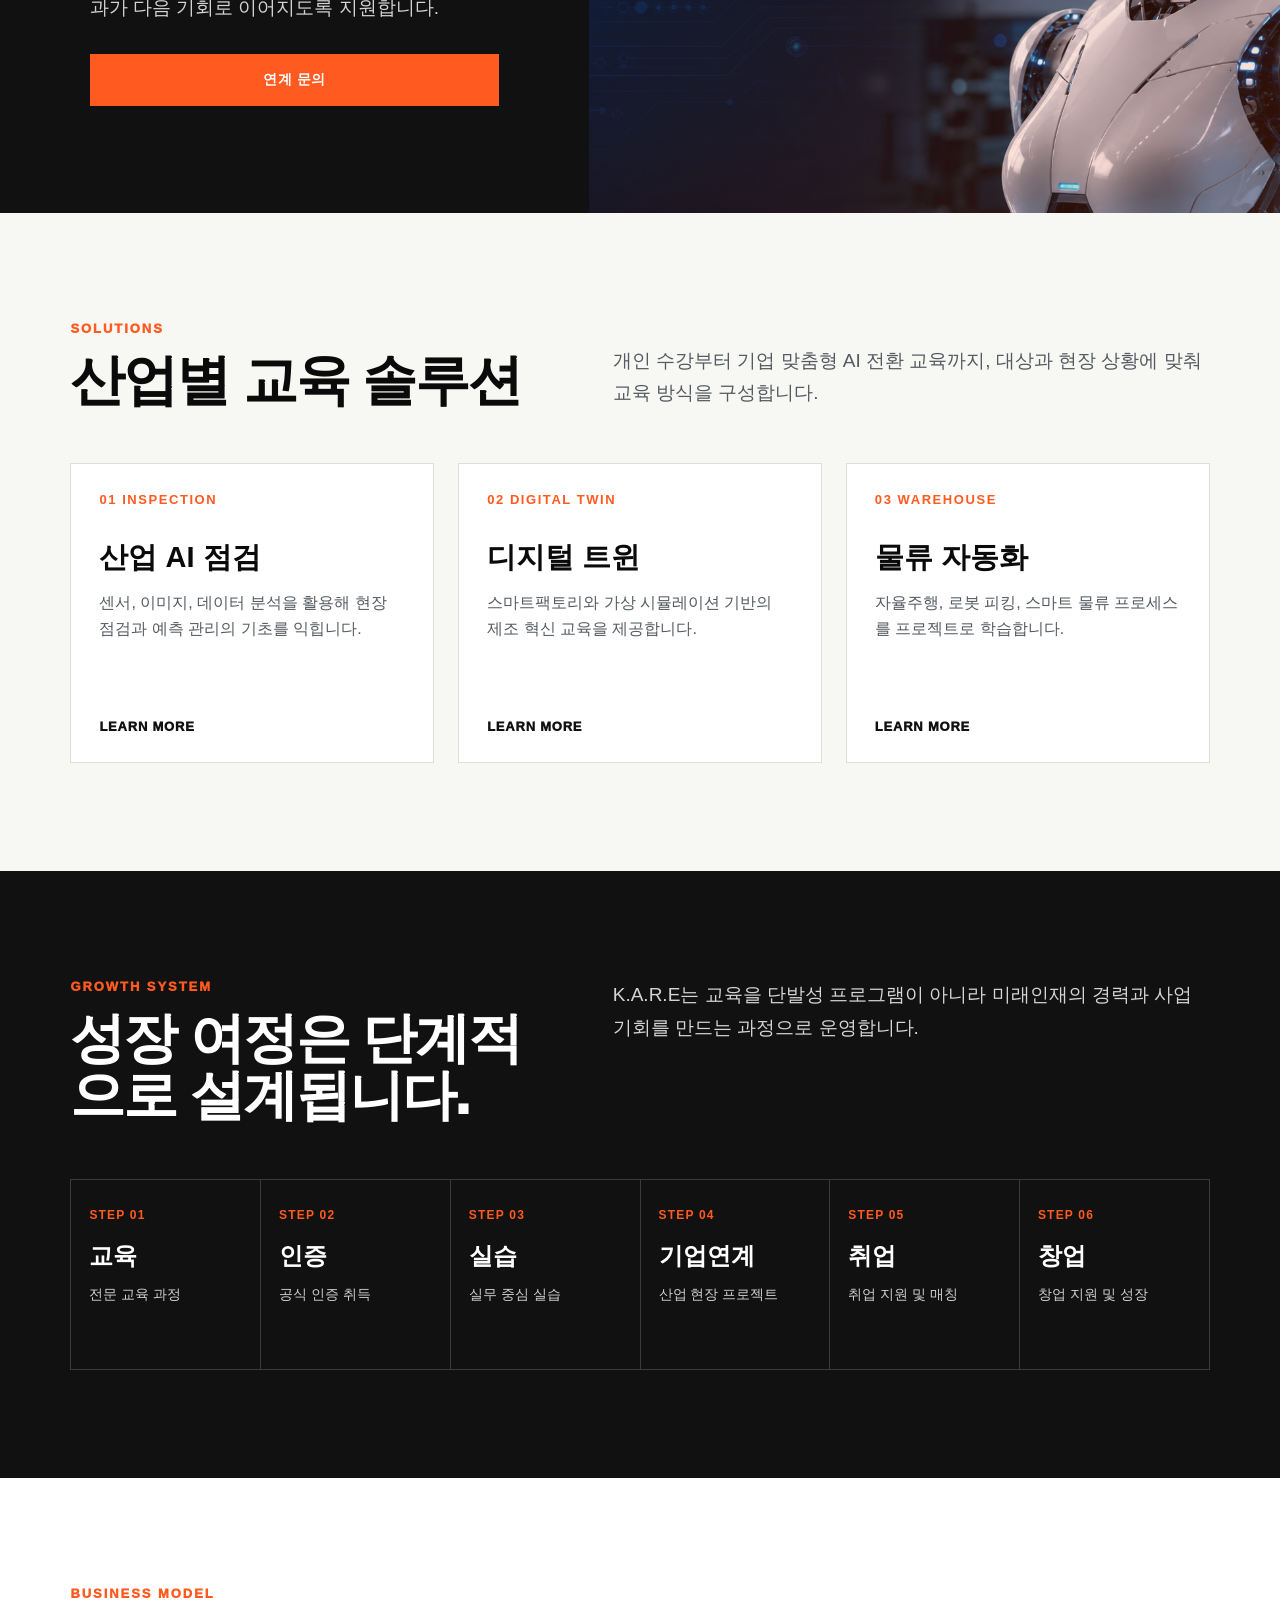
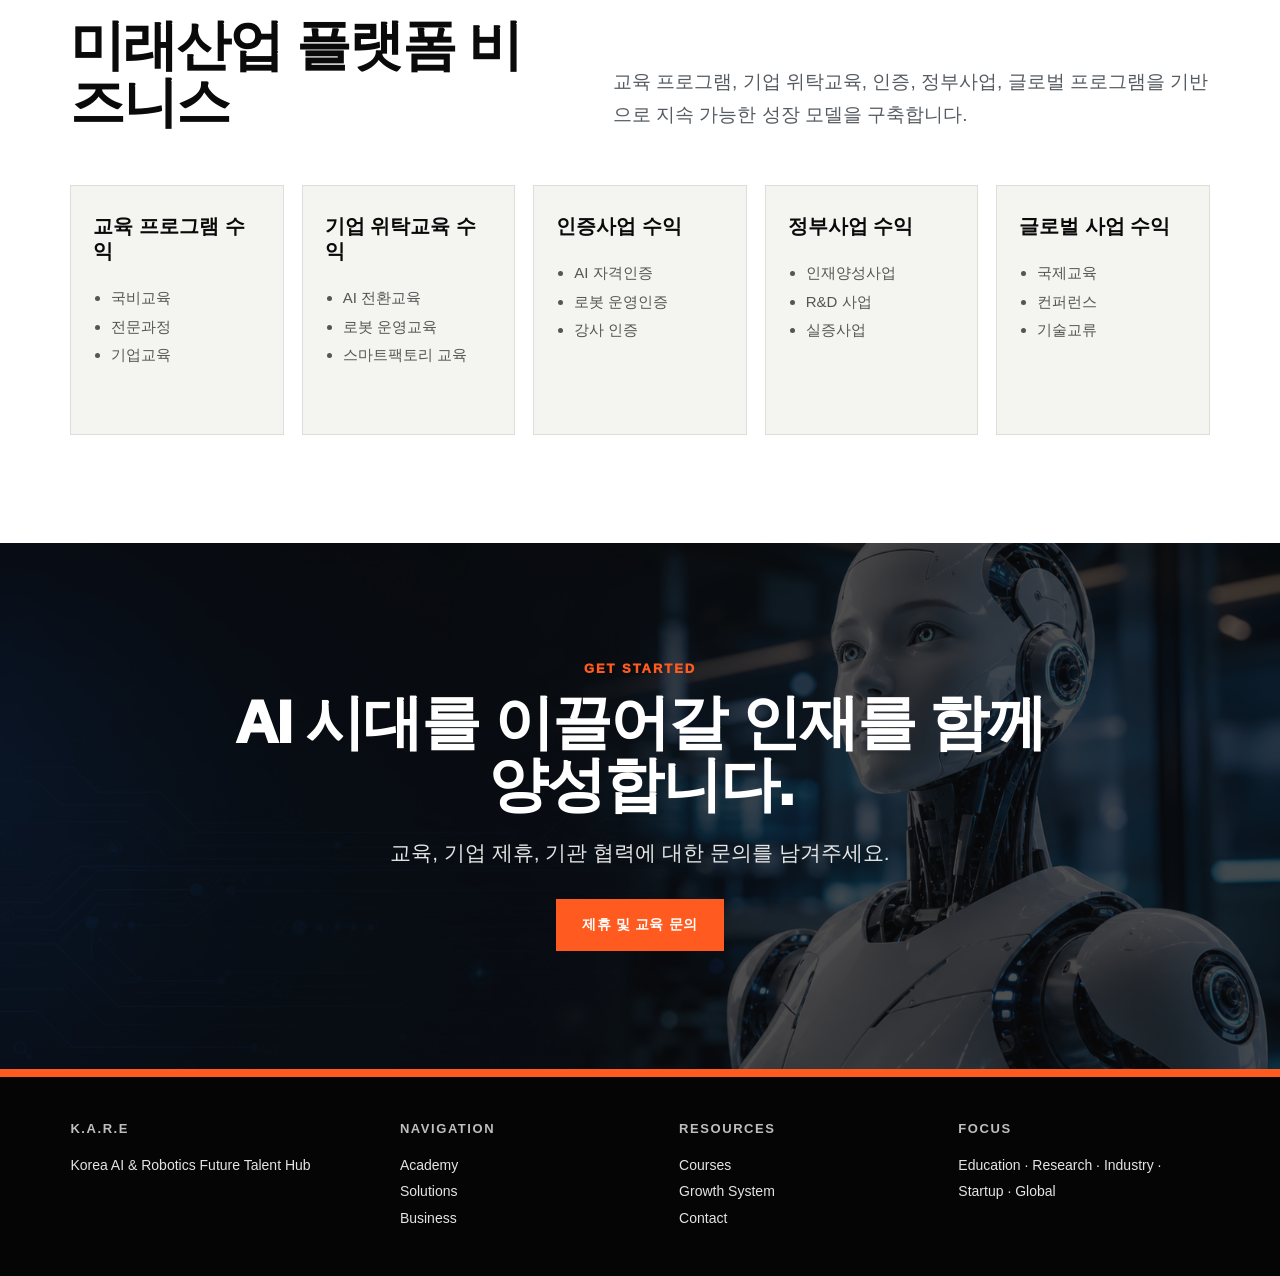
==== commit c064514e: "Update main hero headline" ====
--- a/index.html
+++ b/index.html
@@ -195,7 +195,7 @@
     <section class="hero" id="home">
       <div class="hero-content">
         <div class="eyebrow">Korea AI & Robotics Future Talent Hub</div>
-        <h1>AI와 로봇이<br>일하는 방식을 바꿉니다.</h1>
+        <h1>대한민국 AI·로보틱스<br>미래인재양성허브</h1>
         <p>교육을 넘어 산업 현장과 연결되는 AI·로보틱스 인재 허브. K.A.R.E는 미래 기술을 배우고, 실습하고, 현장에 적용하는 여정을 설계합니다.</p>
         <div class="hero-buttons">
           <a href="courses.html" class="btn primary">교육과정 보기</a>
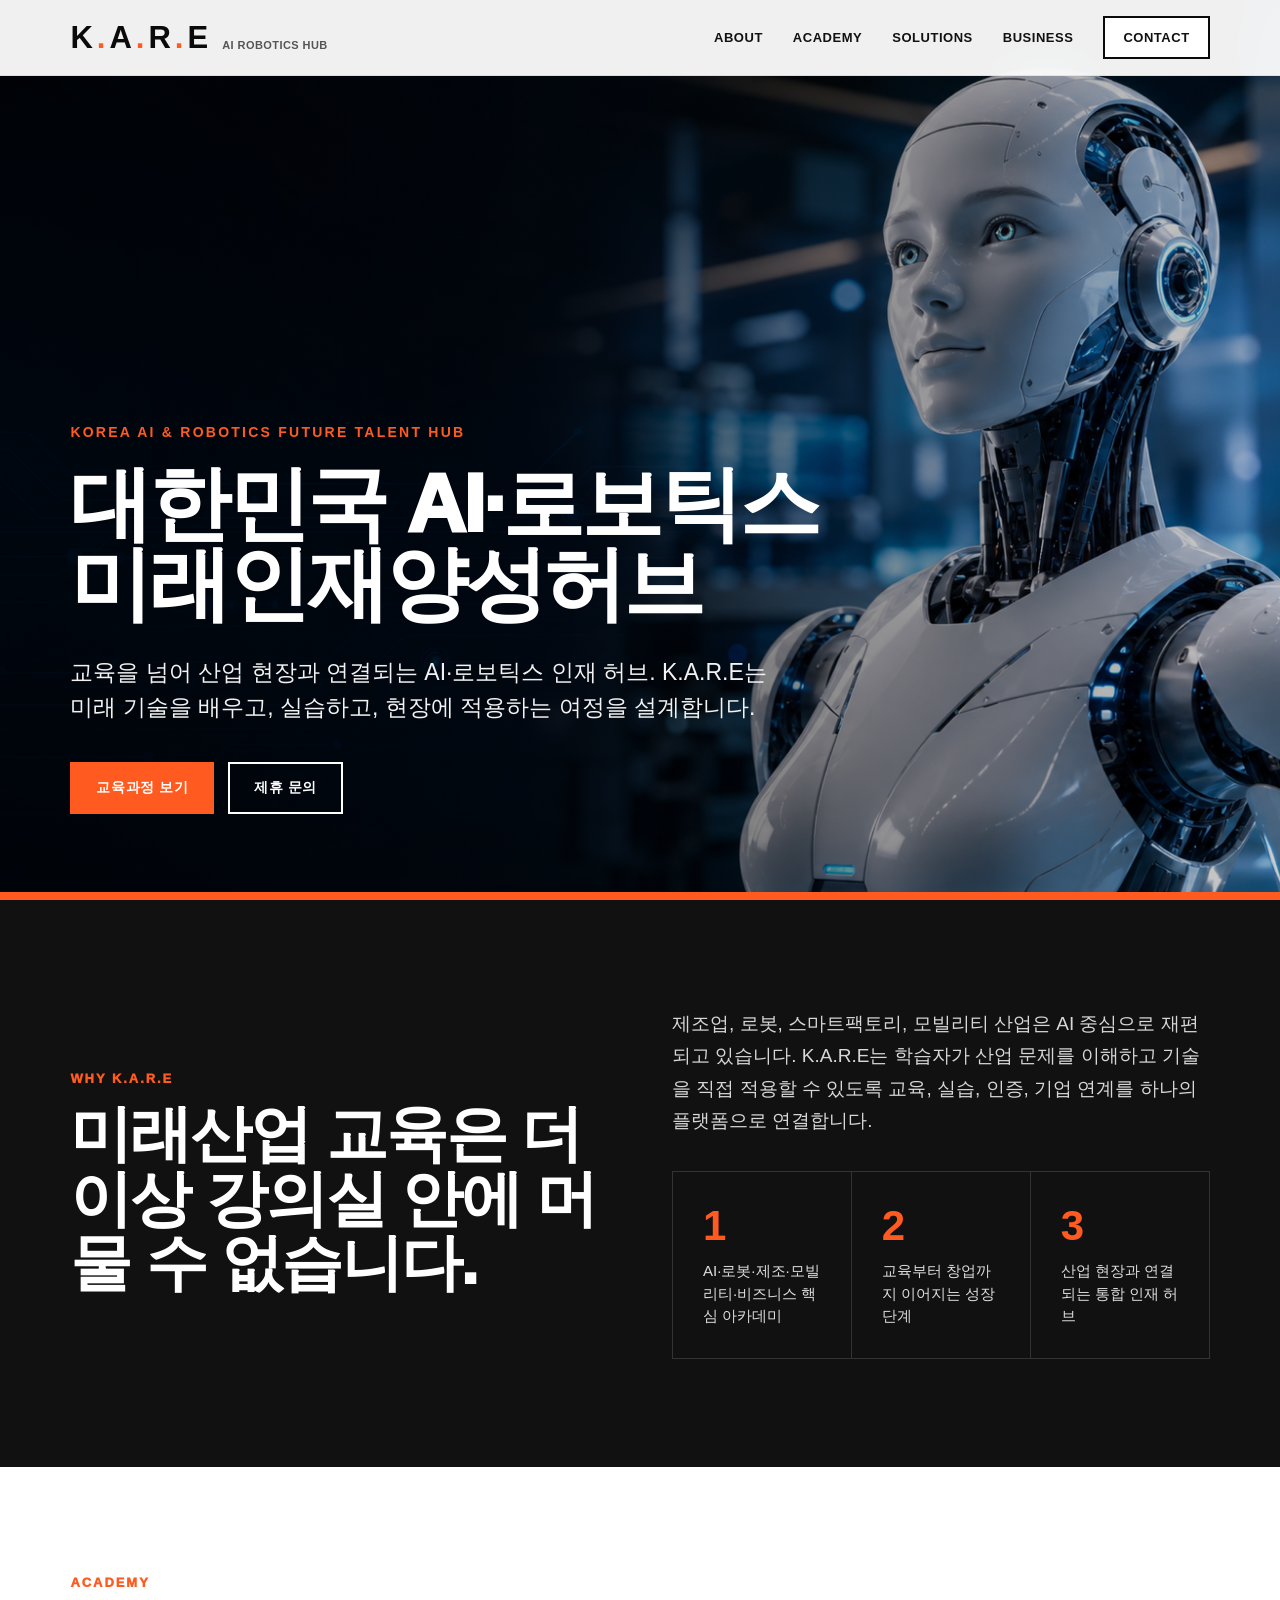
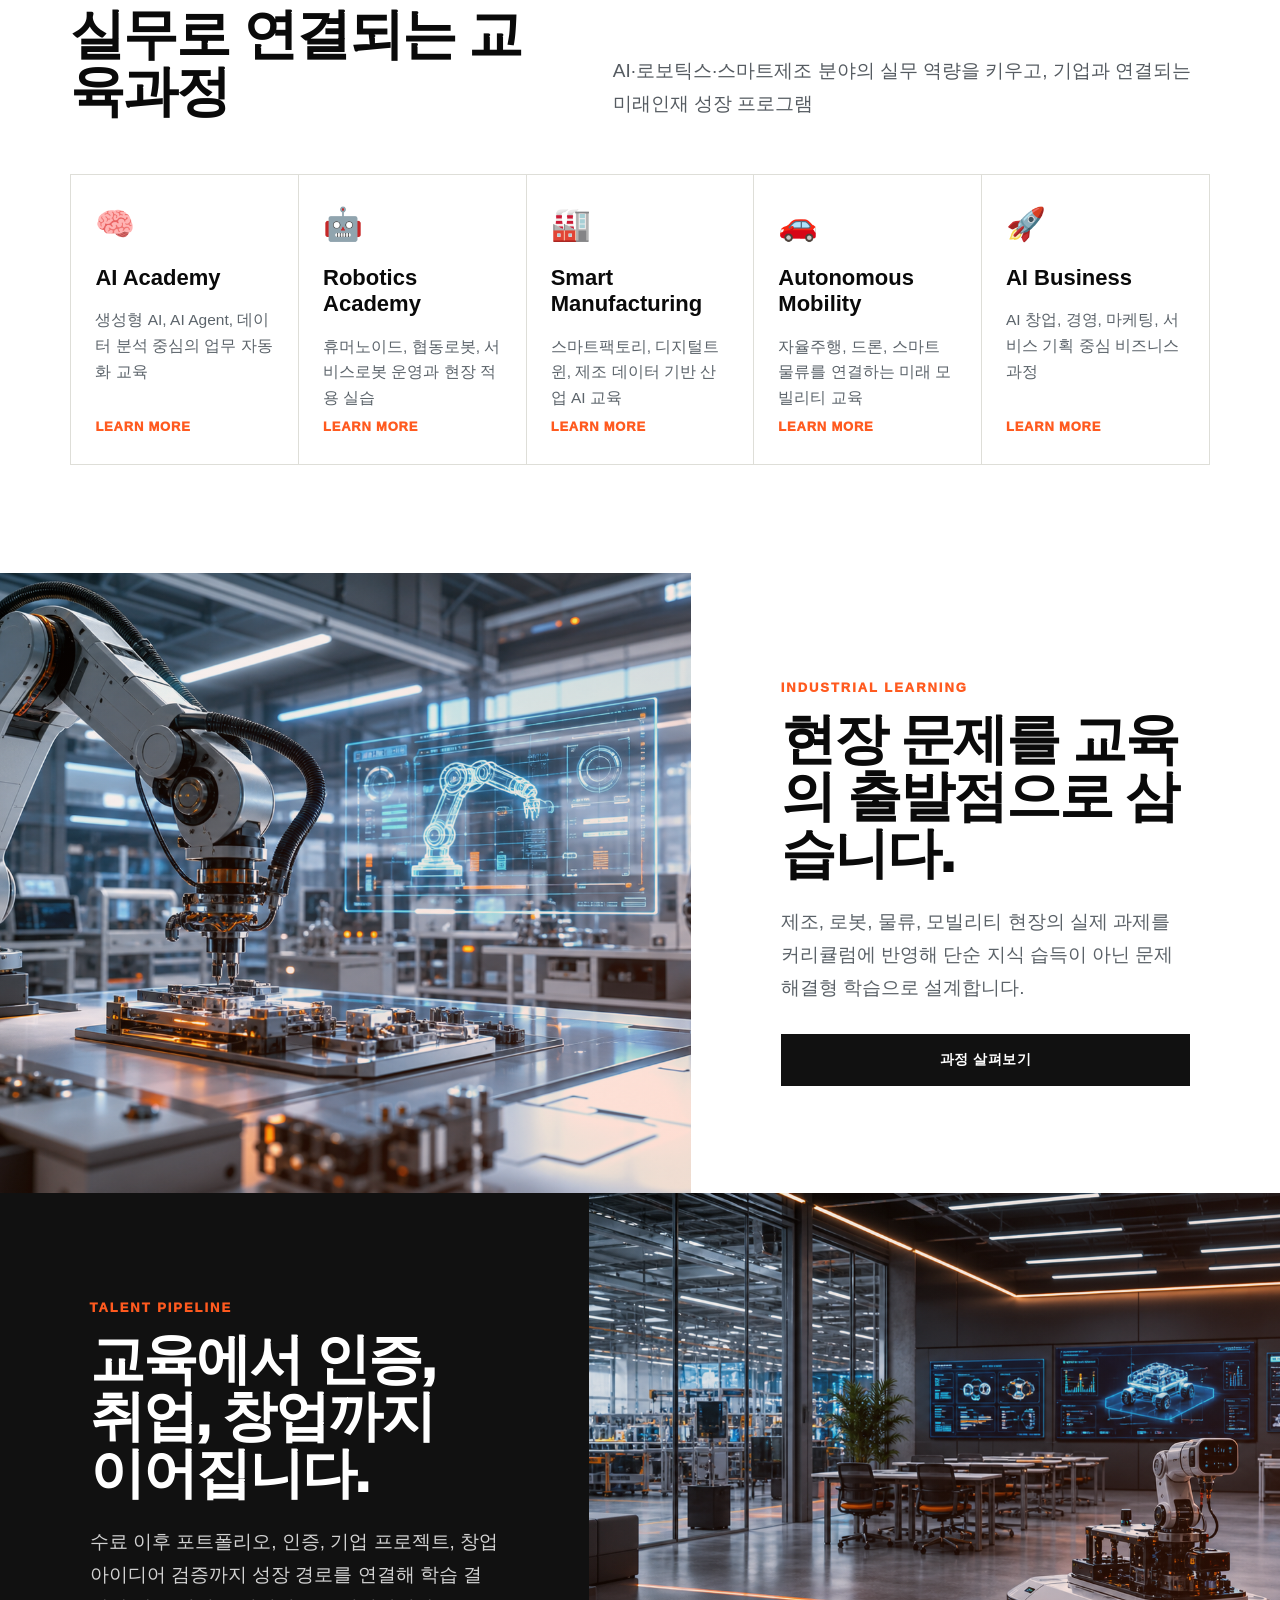
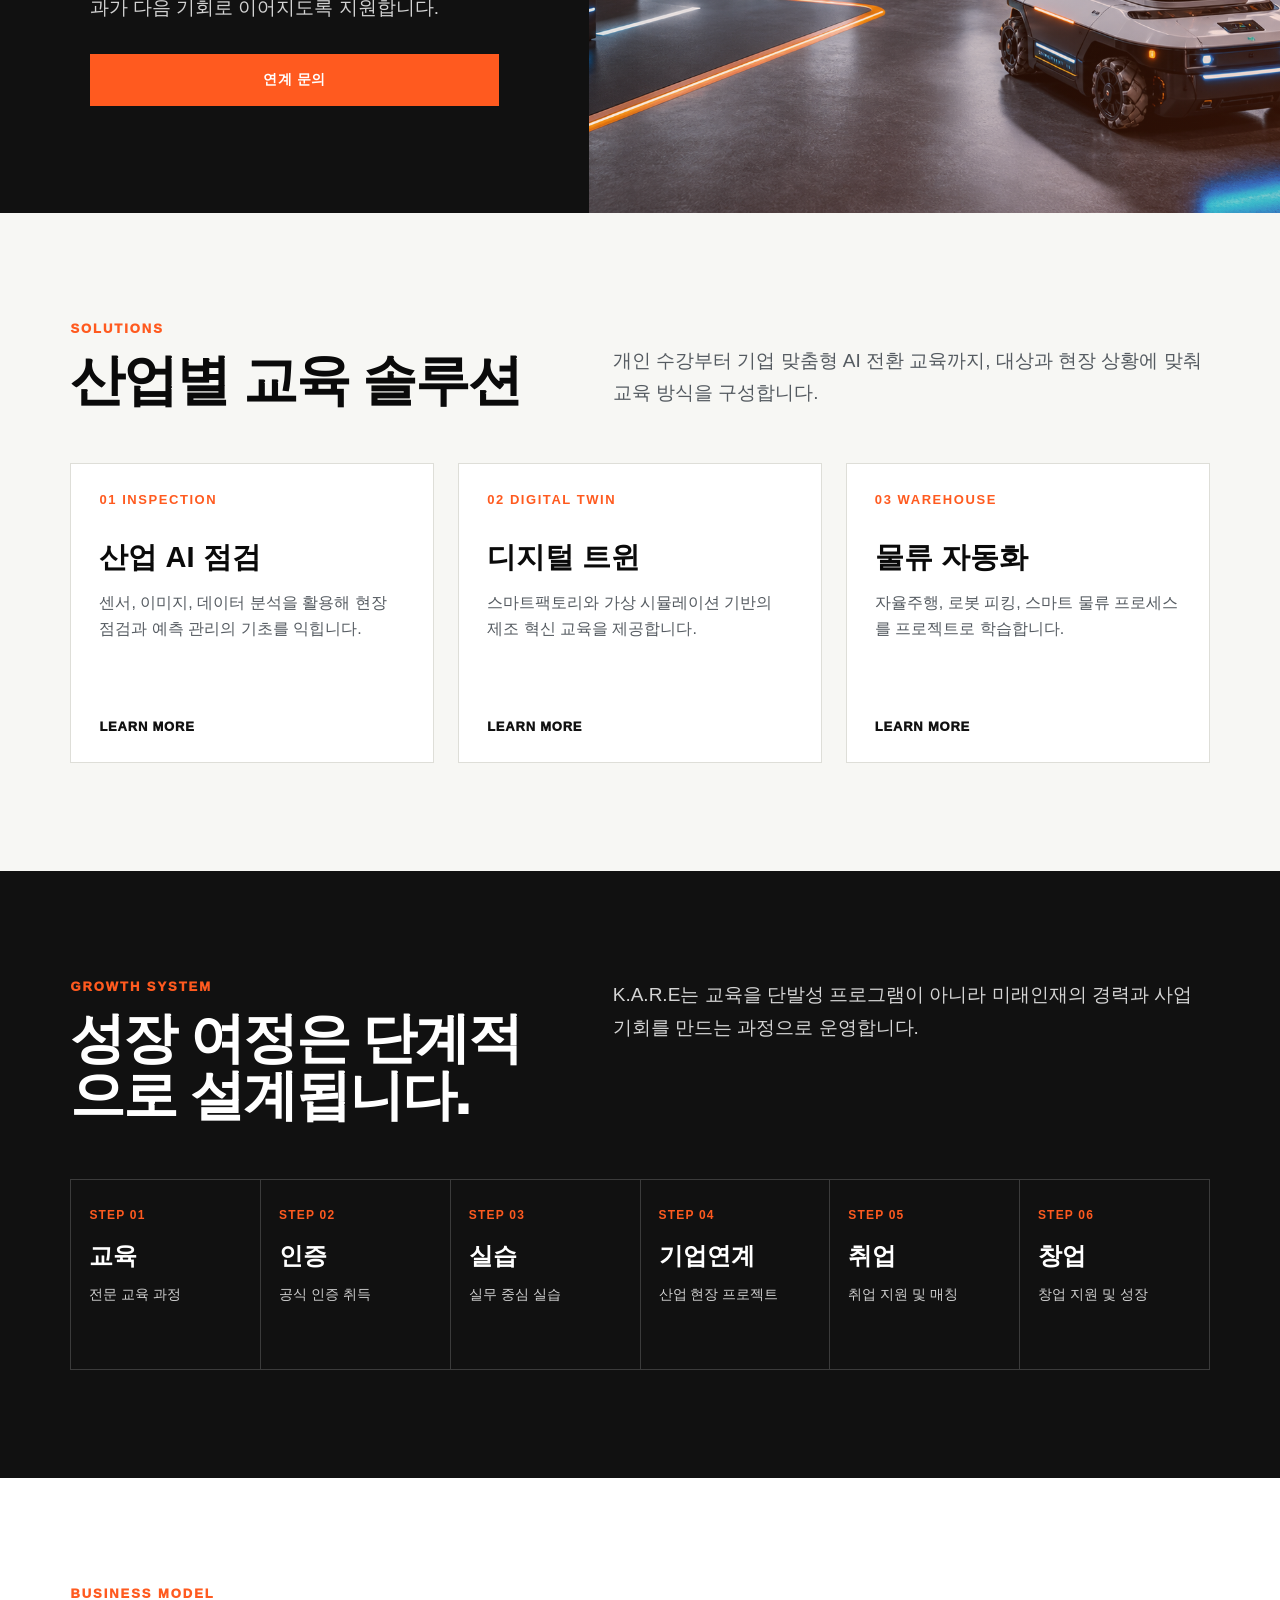
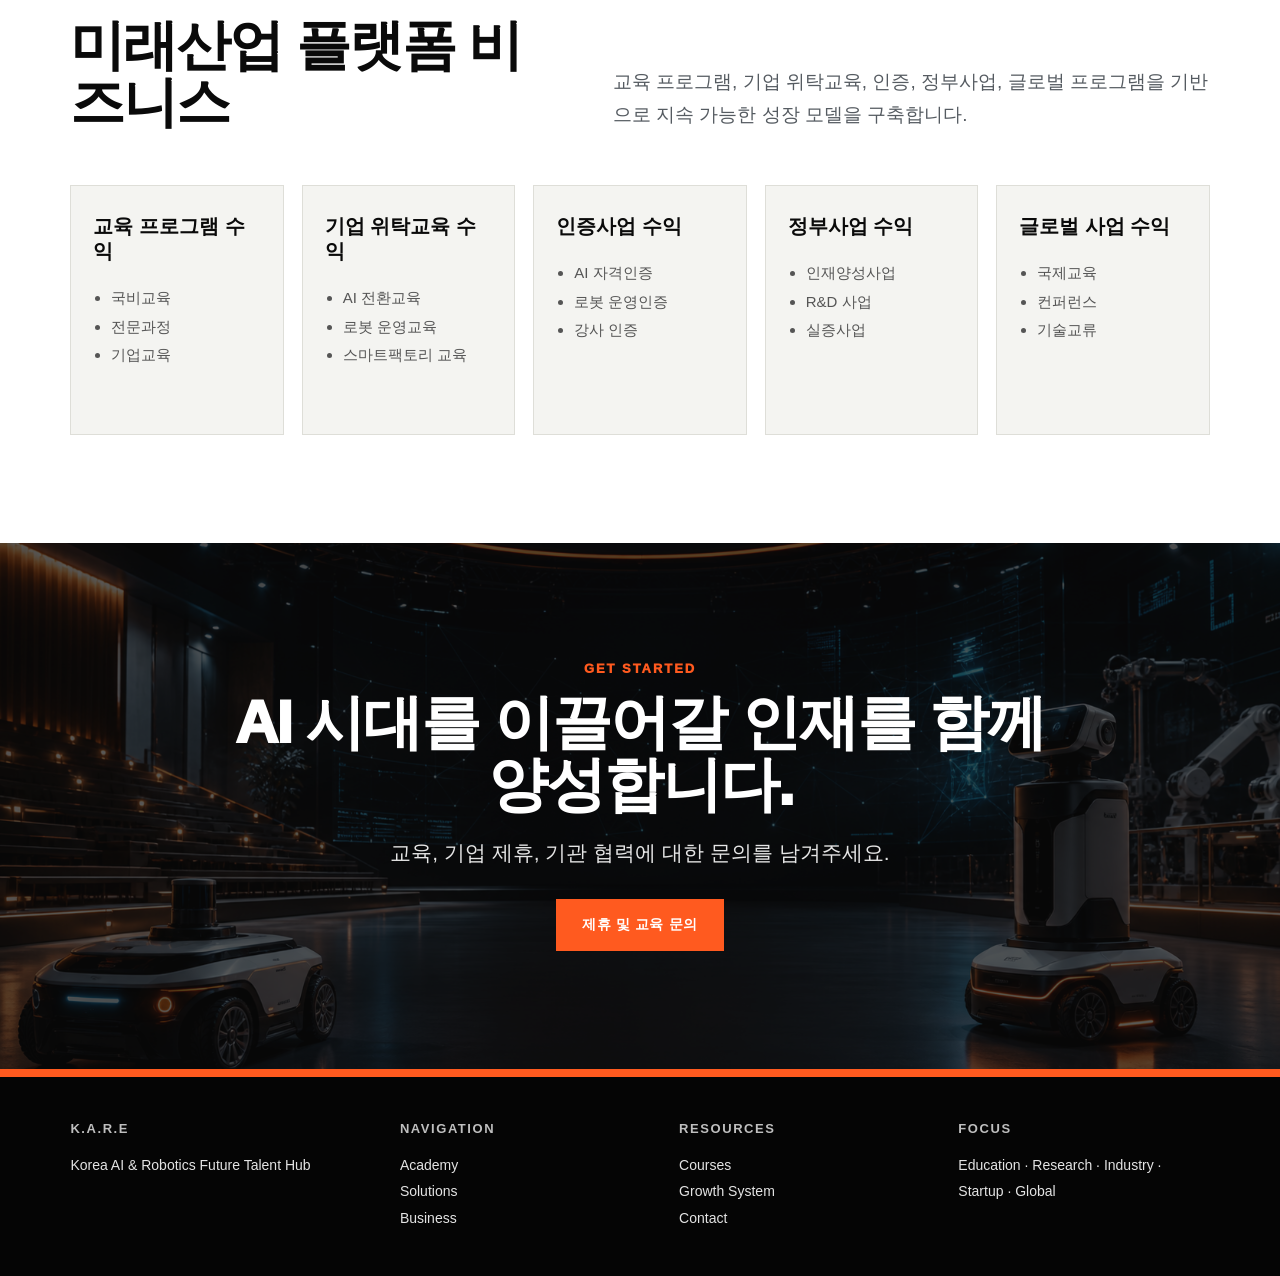
==== commit 58f73a91: "Replace repeated robot section images" ====
--- a/index.html
+++ b/index.html
@@ -111,7 +111,8 @@
     .feature{display:grid;grid-template-columns:1.08fr .92fr;min-height:620px;}
     .feature.reverse{grid-template-columns:.92fr 1.08fr;}
     .feature-media{position:relative;min-height:520px;background:#111;overflow:hidden;}
-    .feature-media:before{content:"";position:absolute;inset:0;background:url("assets/ai-robot-hero.png") center/cover;filter:saturate(.96);}
+    .feature-media:before{content:"";position:absolute;inset:0;background:url("assets/robotics-lab-showcase.png") center/cover;filter:saturate(.96);}
+    .feature.reverse .feature-media:before{background-image:url("assets/robotics-talent-pipeline.png");}
     .feature-media:after{content:"";position:absolute;inset:0;background:linear-gradient(135deg,rgba(0,0,0,.04),rgba(255,90,31,.2));}
     .feature-body{padding:88px 7vw;display:flex;flex-direction:column;justify-content:center;background:#fff;}
     .feature.reverse .feature-body{background:#111;color:#fff;}
@@ -143,7 +144,7 @@
     .business-card ul{padding-left:18px;color:#555;line-height:1.9;font-size:15px;}
 
     .contact{background:#0b0b0b;color:#fff;text-align:center;padding:118px 5.5%;position:relative;overflow:hidden;}
-    .contact:before{content:"";position:absolute;inset:0;background:url("assets/ai-robot-hero.png") center/cover;opacity:.28;filter:grayscale(.1);}
+    .contact:before{content:"";position:absolute;inset:0;background:url("assets/robotics-cta-stage.png") center/cover;opacity:.32;filter:grayscale(.08);}
     .contact > div{position:relative;z-index:1;max-width:840px;margin:auto;}
     .contact h2{font-size:60px;margin-bottom:22px;}
     .contact p{font-size:21px;color:#e5e5e5;margin-bottom:32px;}
@@ -212,9 +213,9 @@
       <div>
         <p class="desc">제조업, 로봇, 스마트팩토리, 모빌리티 산업은 AI 중심으로 재편되고 있습니다. K.A.R.E는 학습자가 산업 문제를 이해하고 기술을 직접 적용할 수 있도록 교육, 실습, 인증, 기업 연계를 하나의 플랫폼으로 연결합니다.</p>
         <div class="metrics" style="margin-top:34px;">
-          <div class="metric"><strong>5</strong><span>AI·로봇·제조·모빌리티·비즈니스 핵심 아카데미</span></div>
-          <div class="metric"><strong>6</strong><span>교육부터 창업까지 이어지는 성장 단계</span></div>
-          <div class="metric"><strong>1</strong><span>산업 현장과 연결되는 통합 인재 허브</span></div>
+          <div class="metric"><strong>1</strong><span>AI·로봇·제조·모빌리티·비즈니스 핵심 아카데미</span></div>
+          <div class="metric"><strong>2</strong><span>교육부터 창업까지 이어지는 성장 단계</span></div>
+          <div class="metric"><strong>3</strong><span>산업 현장과 연결되는 통합 인재 허브</span></div>
         </div>
       </div>
     </section>
@@ -225,7 +226,7 @@
           <div class="kicker">Academy</div>
           <h2>실무로 연결되는 교육과정</h2>
         </div>
-        <p class="desc">제품 쇼케이스형 구조를 교육 플랫폼에 맞춰 재해석했습니다. 각 과정은 명확한 분야, 실습 결과물, 현장 적용 목표를 중심으로 구성됩니다.</p>
+        <p class="desc">AI·로보틱스·스마트제조 분야의 실무 역량을 키우고, 기업과 연결되는 미래인재 성장 프로그램</p>
       </div>
       <div class="academy-grid">
         <article class="academy-card"><div class="icon">🧠</div><h3>AI Academy</h3><p>생성형 AI, AI Agent, 데이터 분석 중심의 업무 자동화 교육</p><a class="card-link" href="courses.html">Learn More</a></article>
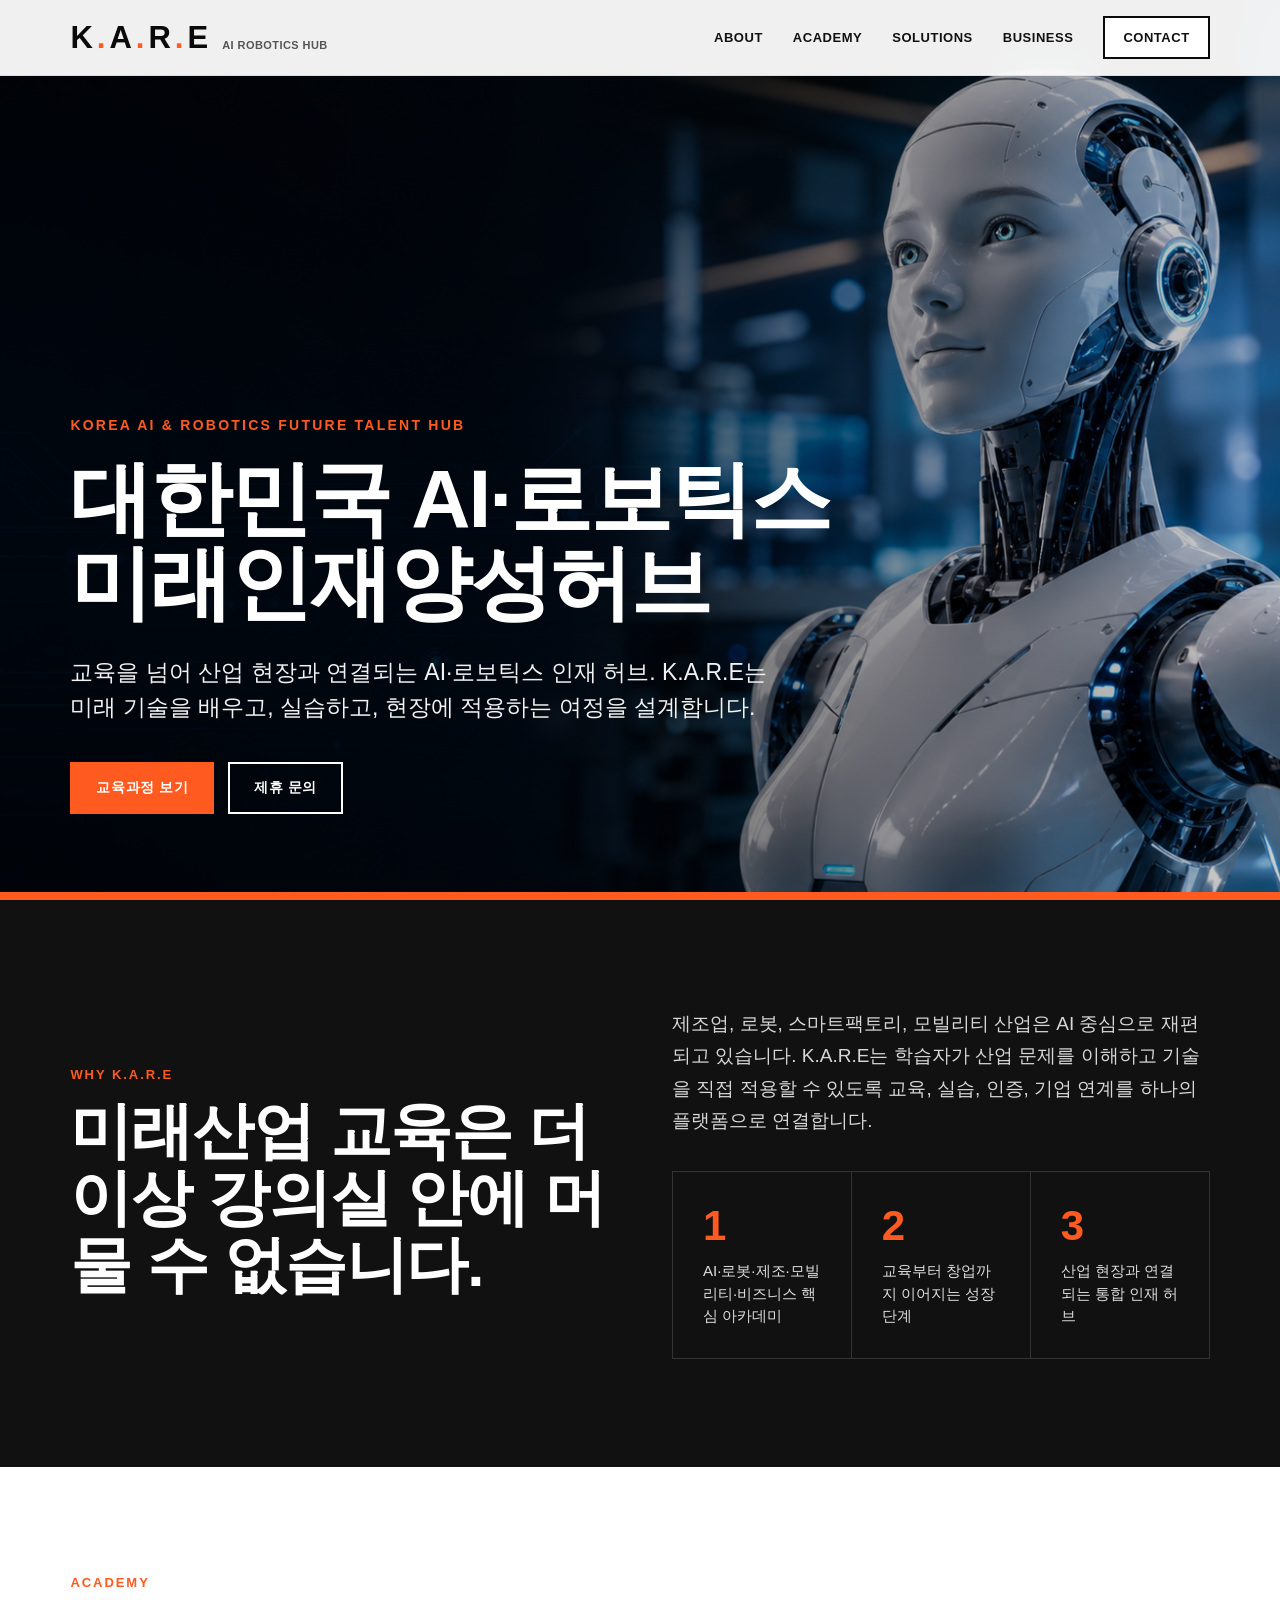
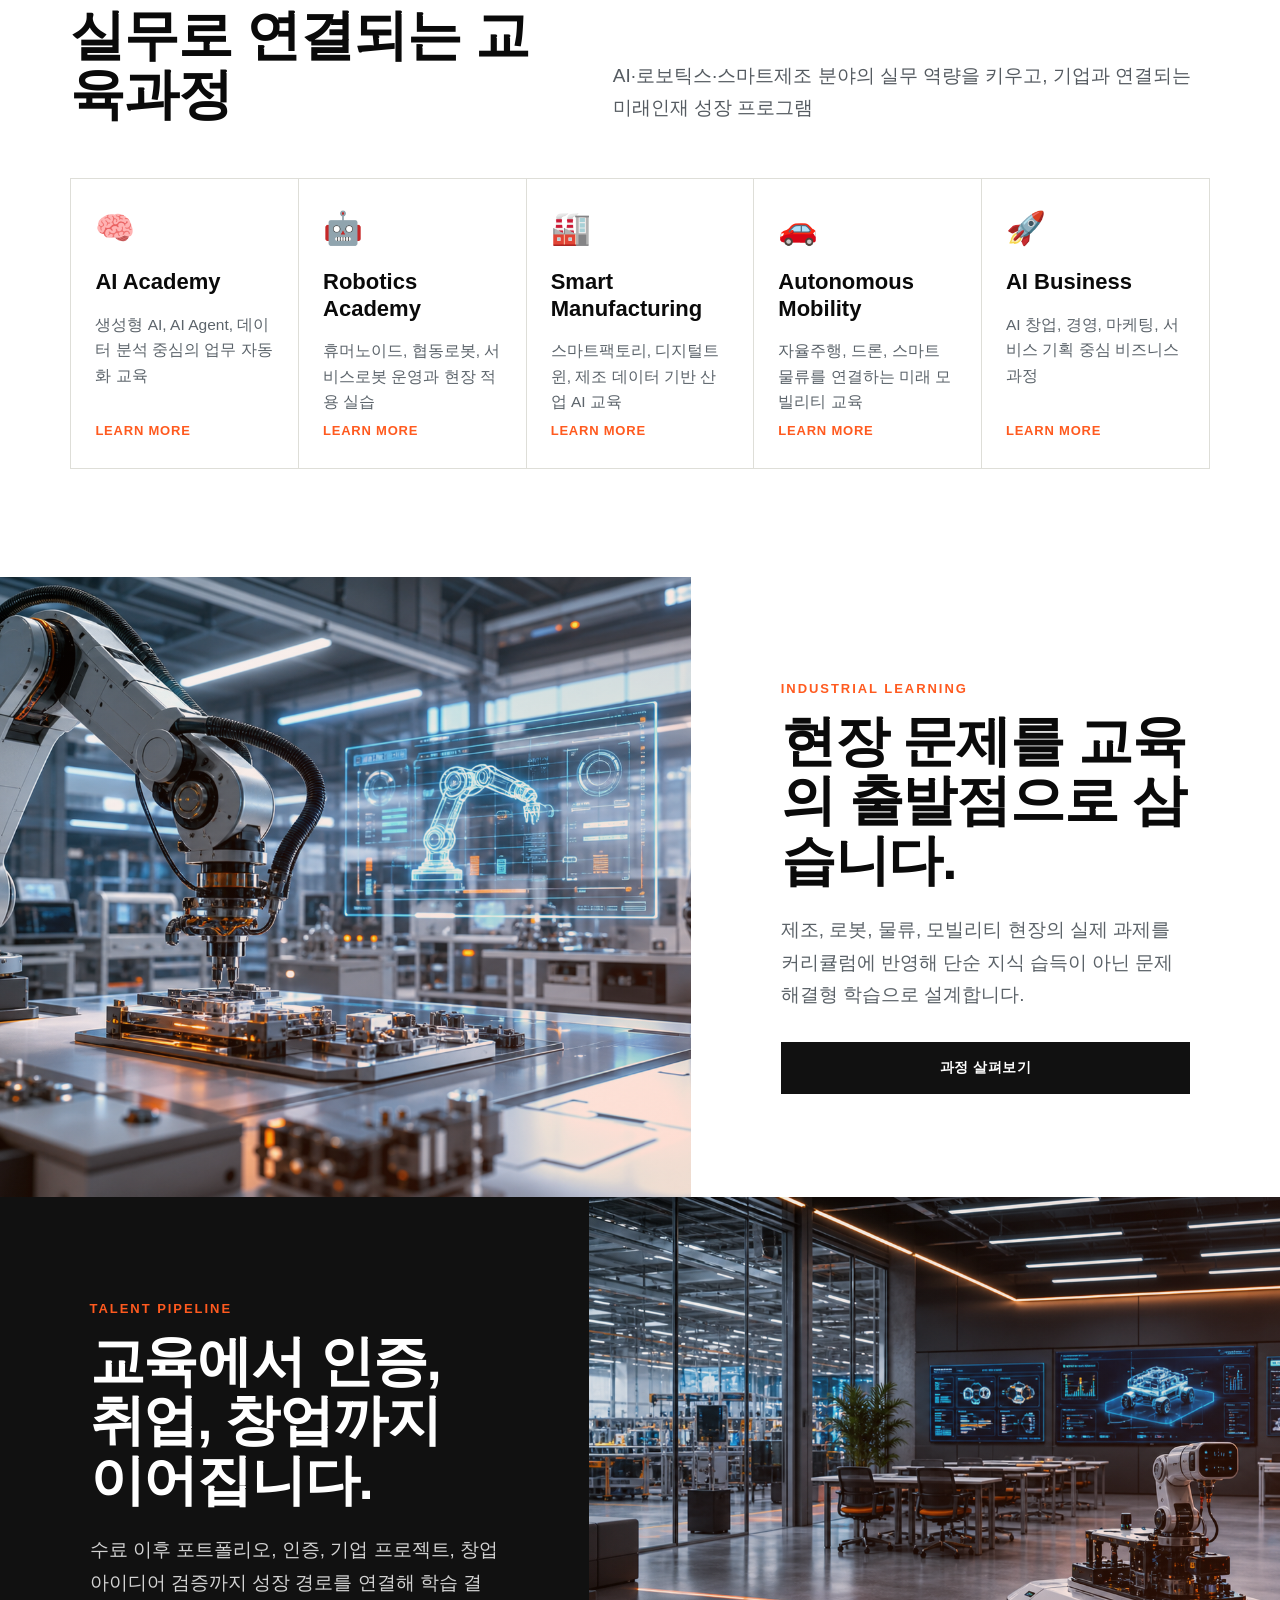
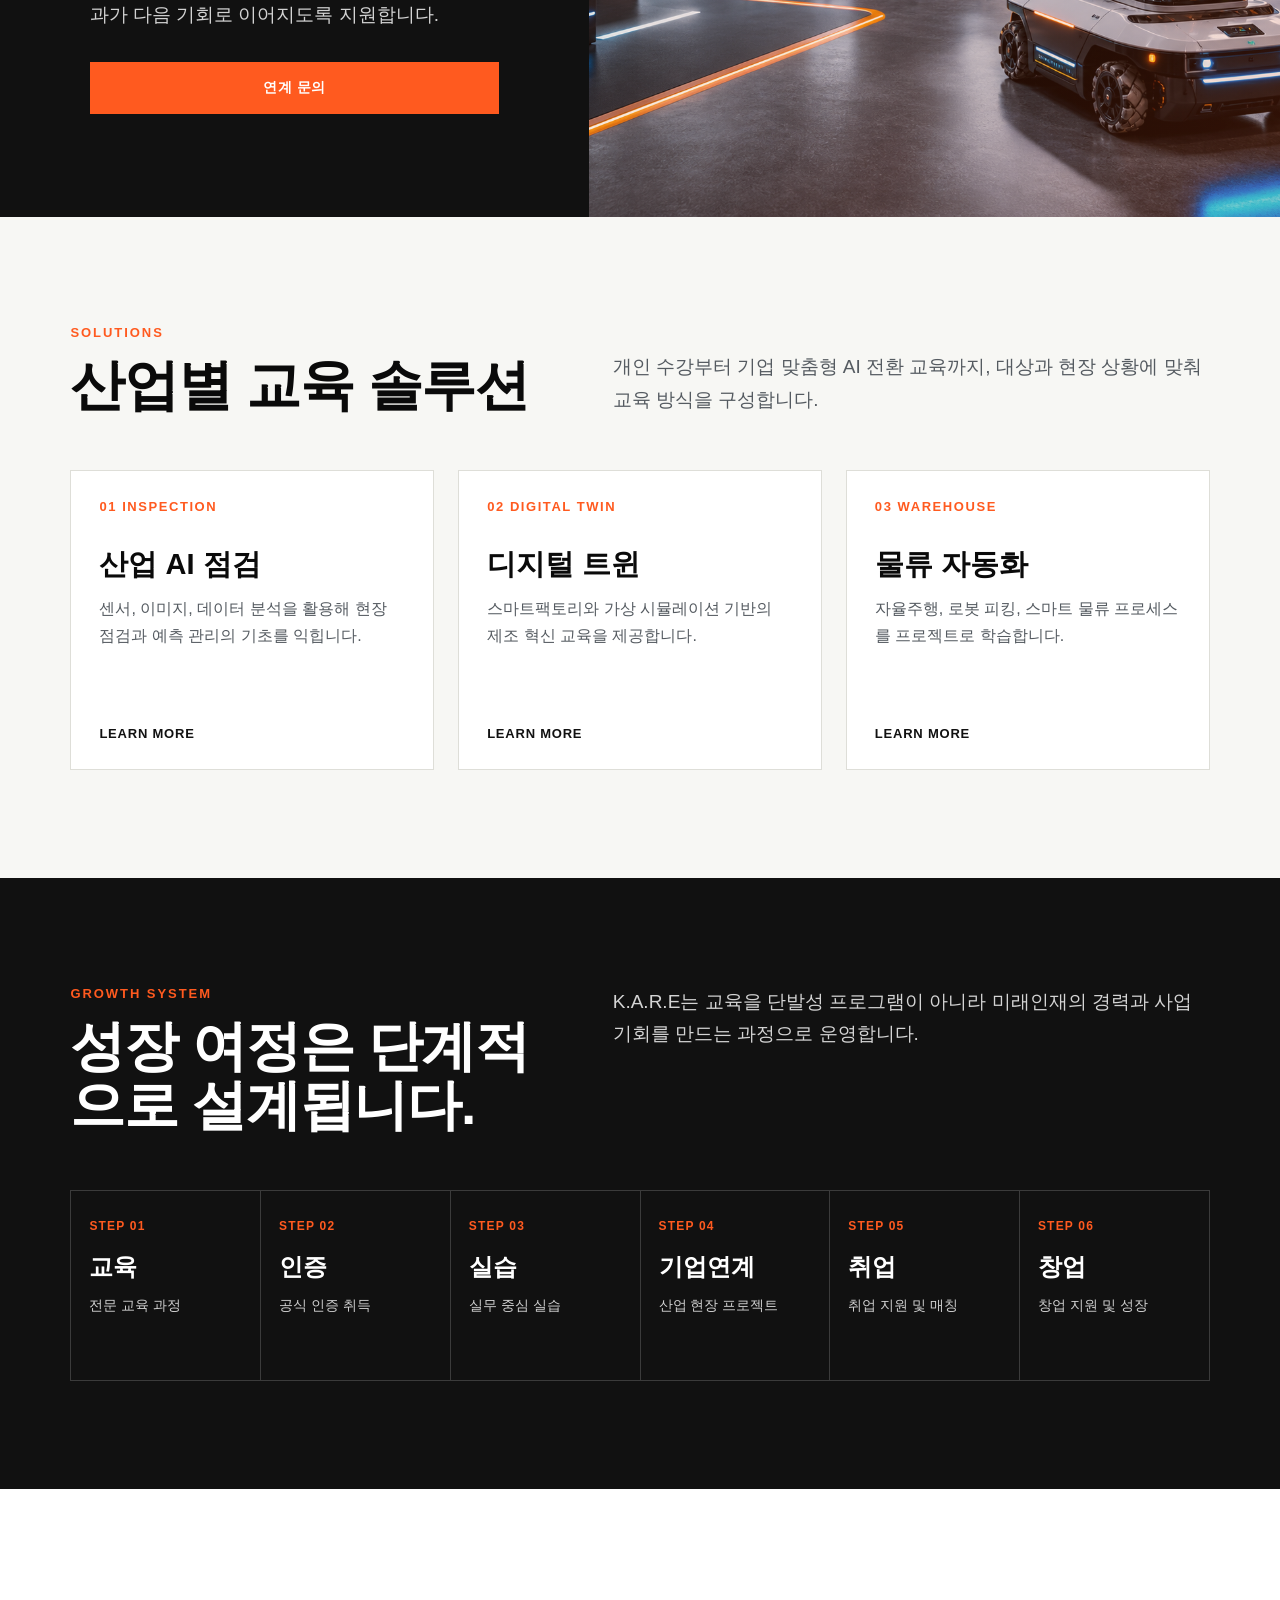
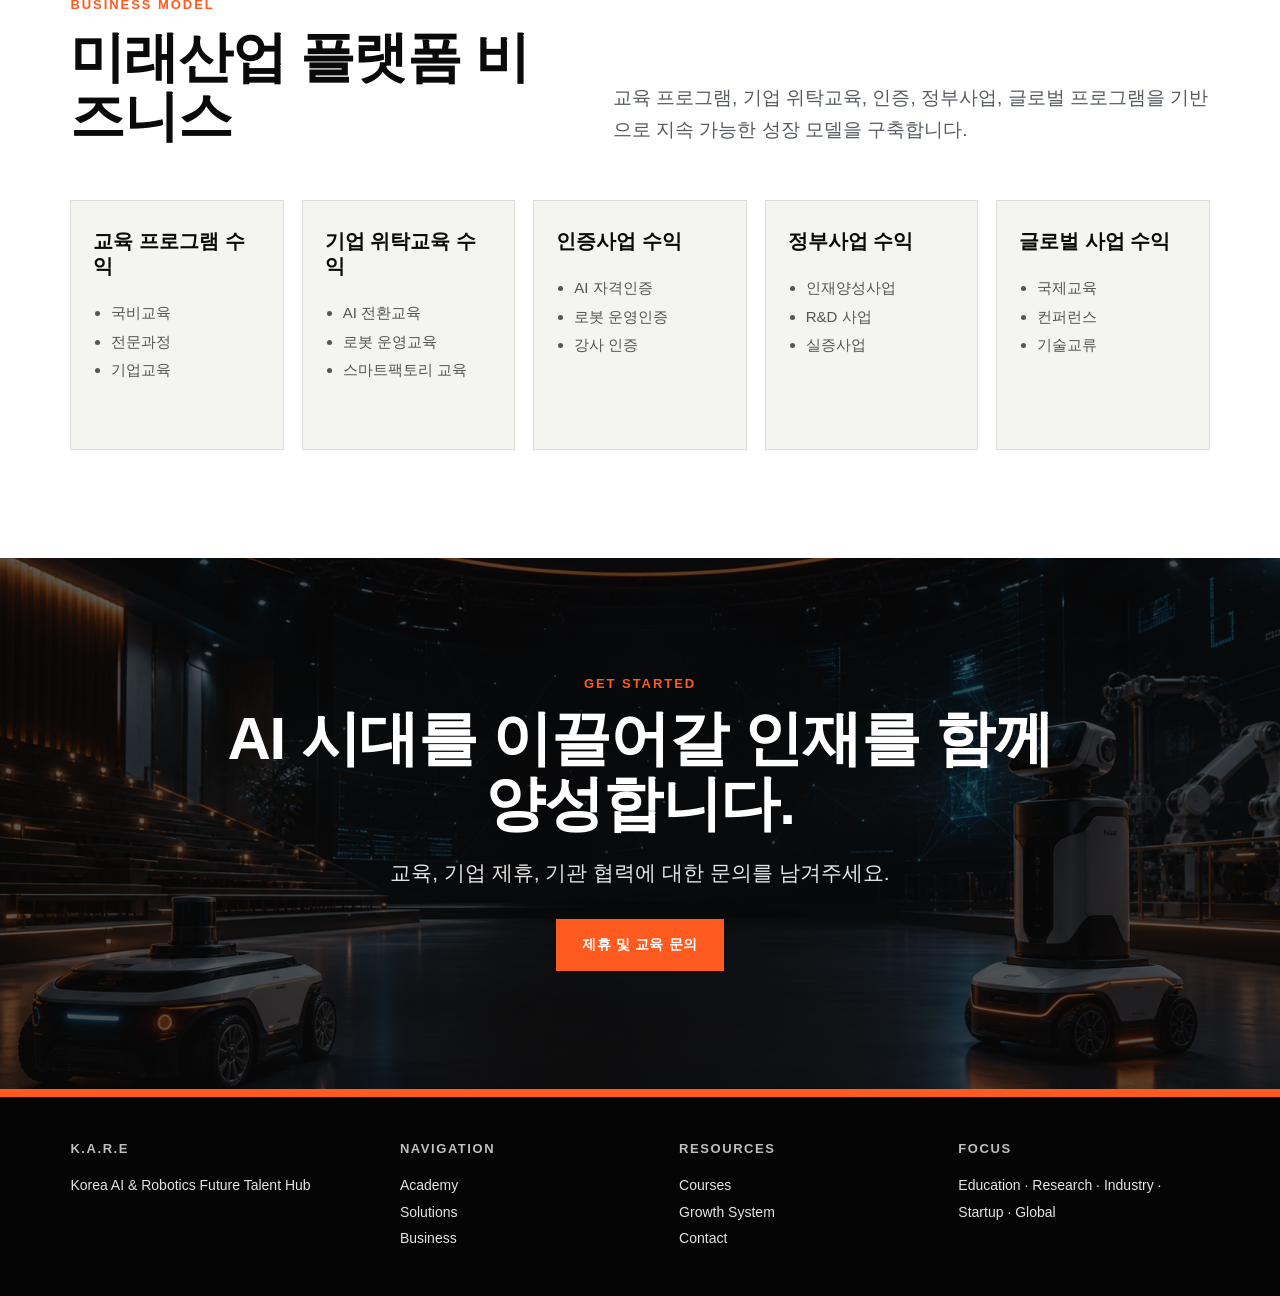
==== commit 48466426: "Soften main page typography" ====
--- a/index.html
+++ b/index.html
@@ -40,12 +40,12 @@
       backdrop-filter:blur(14px);
       border-bottom:1px solid rgba(0,0,0,.08);
     }
-    .brand{display:flex;align-items:flex-end;gap:10px;font-weight:900;letter-spacing:4px;}
+    .brand{display:flex;align-items:flex-end;gap:10px;font-weight:760;letter-spacing:4px;}
     .brand strong{font-size:31px;line-height:1;}
     .brand strong span{color:var(--orange);}
     .brand small{font-size:11px;letter-spacing:.04em;color:#555;text-transform:uppercase;margin-bottom:2px;}
     .menu{display:flex;gap:30px;align-items:center;}
-    .menu a{font-size:13px;font-weight:800;text-transform:uppercase;letter-spacing:.04em;color:#111;transition:.2s;}
+    .menu a{font-size:13px;font-weight:650;text-transform:uppercase;letter-spacing:.04em;color:#111;transition:.2s;}
     .menu a:hover{color:var(--orange);}
     .menu .cta{padding:12px 18px;border:2px solid var(--ink);border-radius:0;background:#fff;}
     .menu .cta:hover{background:var(--ink);color:#fff;}
@@ -72,11 +72,11 @@
     }
     .hero:after{content:"";position:absolute;left:0;right:0;bottom:0;height:8px;background:var(--orange);}
     .hero-content{position:relative;z-index:2;max-width:940px;}
-    .eyebrow{font-size:14px;font-weight:900;letter-spacing:.16em;text-transform:uppercase;color:var(--orange);margin-bottom:24px;}
-    .hero h1{font-size:82px;line-height:.98;font-weight:950;letter-spacing:-3px;margin-bottom:30px;}
+    .eyebrow{font-size:14px;font-weight:700;letter-spacing:.16em;text-transform:uppercase;color:var(--orange);margin-bottom:24px;}
+    .hero h1{font-size:82px;line-height:1.02;font-weight:680;letter-spacing:-2px;margin-bottom:30px;}
     .hero p{font-size:23px;line-height:1.55;max-width:720px;color:#f2f2f2;margin-bottom:36px;}
     .hero-buttons{display:flex;gap:14px;flex-wrap:wrap;}
-    .btn{display:inline-flex;align-items:center;justify-content:center;min-height:50px;padding:15px 24px;border:2px solid currentColor;font-size:14px;font-weight:900;letter-spacing:.04em;text-transform:uppercase;transition:.2s;}
+    .btn{display:inline-flex;align-items:center;justify-content:center;min-height:50px;padding:15px 24px;border:2px solid currentColor;font-size:14px;font-weight:720;letter-spacing:.04em;text-transform:uppercase;transition:.2s;}
     .btn.primary{background:var(--orange);border-color:var(--orange);color:#fff;}
     .btn.primary:hover{background:var(--orange-dark);border-color:var(--orange-dark);}
     .btn.ghost{color:#fff;background:transparent;}
@@ -86,8 +86,8 @@
 
     section{padding:108px 5.5%;}
     .section-head{display:grid;grid-template-columns:.9fr 1.1fr;gap:54px;align-items:end;margin-bottom:54px;}
-    .kicker{font-size:13px;font-weight:950;letter-spacing:.15em;text-transform:uppercase;color:var(--orange);margin-bottom:16px;}
-    h2{font-size:55px;line-height:1.04;letter-spacing:-2px;font-weight:950;}
+    .kicker{font-size:13px;font-weight:700;letter-spacing:.15em;text-transform:uppercase;color:var(--orange);margin-bottom:16px;}
+    h2{font-size:55px;line-height:1.08;letter-spacing:-1.2px;font-weight:680;}
     .desc{font-size:19px;line-height:1.7;color:var(--muted);max-width:760px;}
 
     .statement{background:#111;color:#fff;display:grid;grid-template-columns:1fr 1fr;gap:64px;align-items:center;}
@@ -105,7 +105,7 @@
     .academy-card h3{font-size:22px;line-height:1.2;margin-bottom:16px;}
     .academy-card p{font-size:15.5px;line-height:1.65;color:#5c646b;}
     .academy-card:hover p{color:#ddd;}
-    .card-link{margin-top:auto;color:var(--orange);font-size:13px;font-weight:950;text-transform:uppercase;letter-spacing:.06em;}
+    .card-link{margin-top:auto;color:var(--orange);font-size:13px;font-weight:720;text-transform:uppercase;letter-spacing:.06em;}
 
     .showcase{padding:0;background:var(--soft);}
     .feature{display:grid;grid-template-columns:1.08fr .92fr;min-height:620px;}
@@ -126,7 +126,7 @@
     .solution b{font-size:13px;color:var(--orange);letter-spacing:.12em;text-transform:uppercase;margin-bottom:34px;}
     .solution h3{font-size:29px;line-height:1.12;margin-bottom:16px;}
     .solution p{font-size:16px;line-height:1.65;color:var(--muted);}
-    .solution a{margin-top:auto;color:#111;font-weight:950;text-transform:uppercase;font-size:13px;letter-spacing:.06em;}
+    .solution a{margin-top:auto;color:#111;font-weight:720;text-transform:uppercase;font-size:13px;letter-spacing:.06em;}
 
     .process{background:#111;color:#fff;}
     .process .section-head{align-items:start;}
@@ -169,7 +169,7 @@
       .hero h1{font-size:44px;letter-spacing:-1px;}
       .hero p{font-size:18px;}
       section{padding:72px 5%;}
-      h2,.statement h2,.contact h2{font-size:36px;letter-spacing:-1px;}
+      h2,.statement h2,.contact h2{font-size:36px;letter-spacing:-.4px;}
       .academy-grid,.solution-grid,.business-grid,.metrics,.process-wrap{grid-template-columns:1fr;}
       .feature-media{min-height:320px;}
       .feature-body{padding:64px 5%;}
